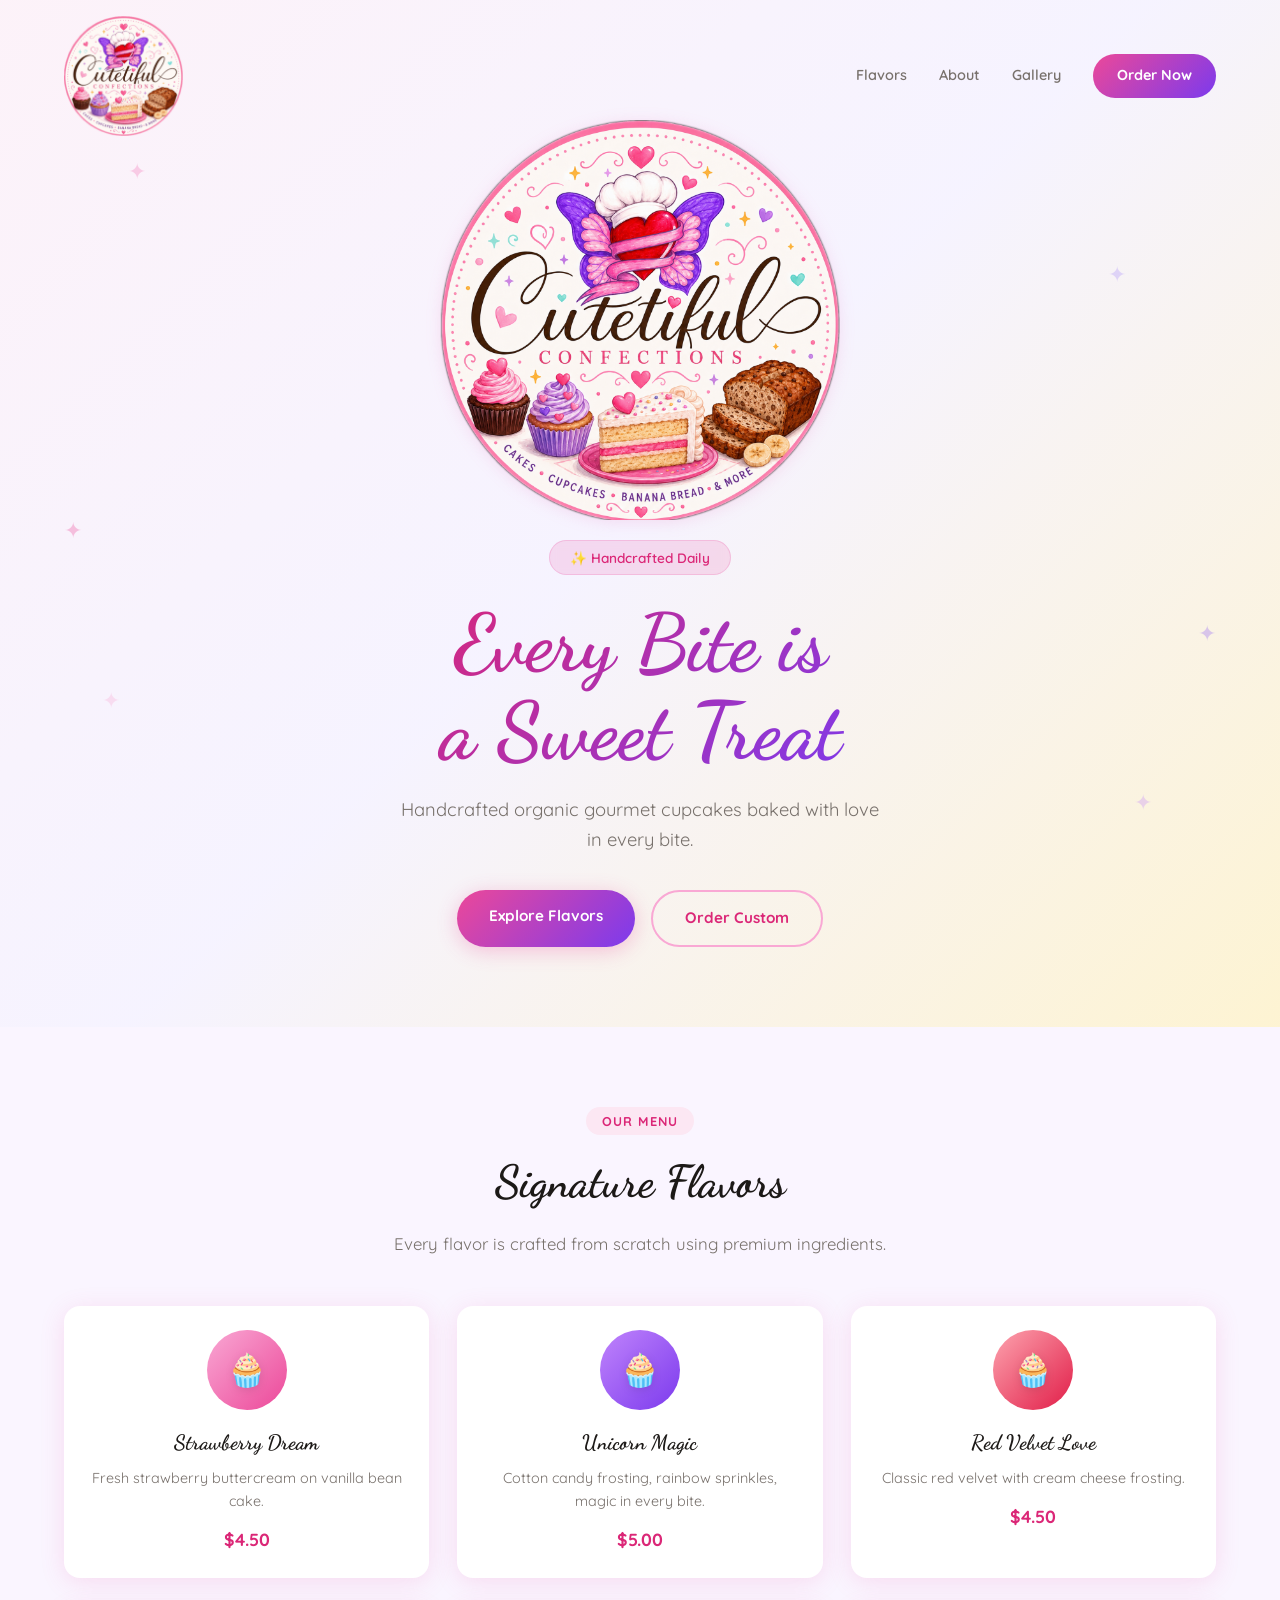
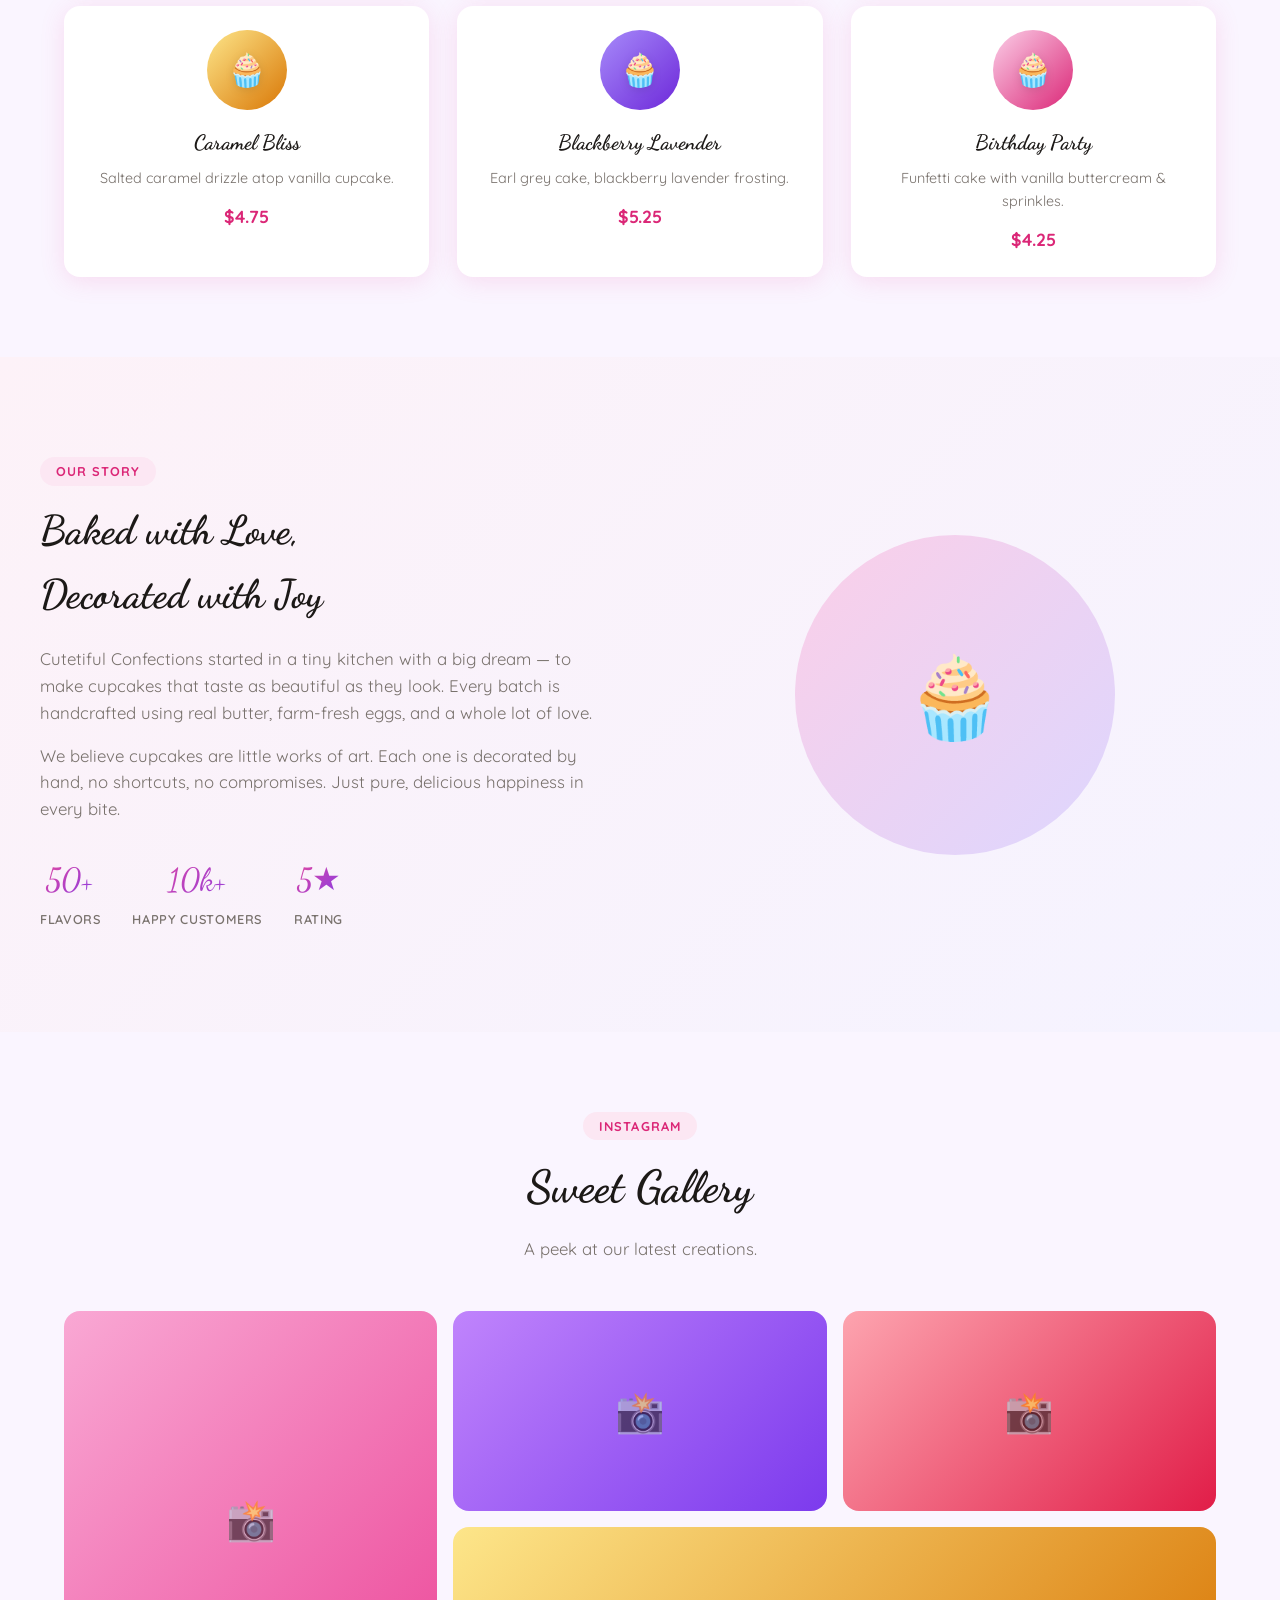
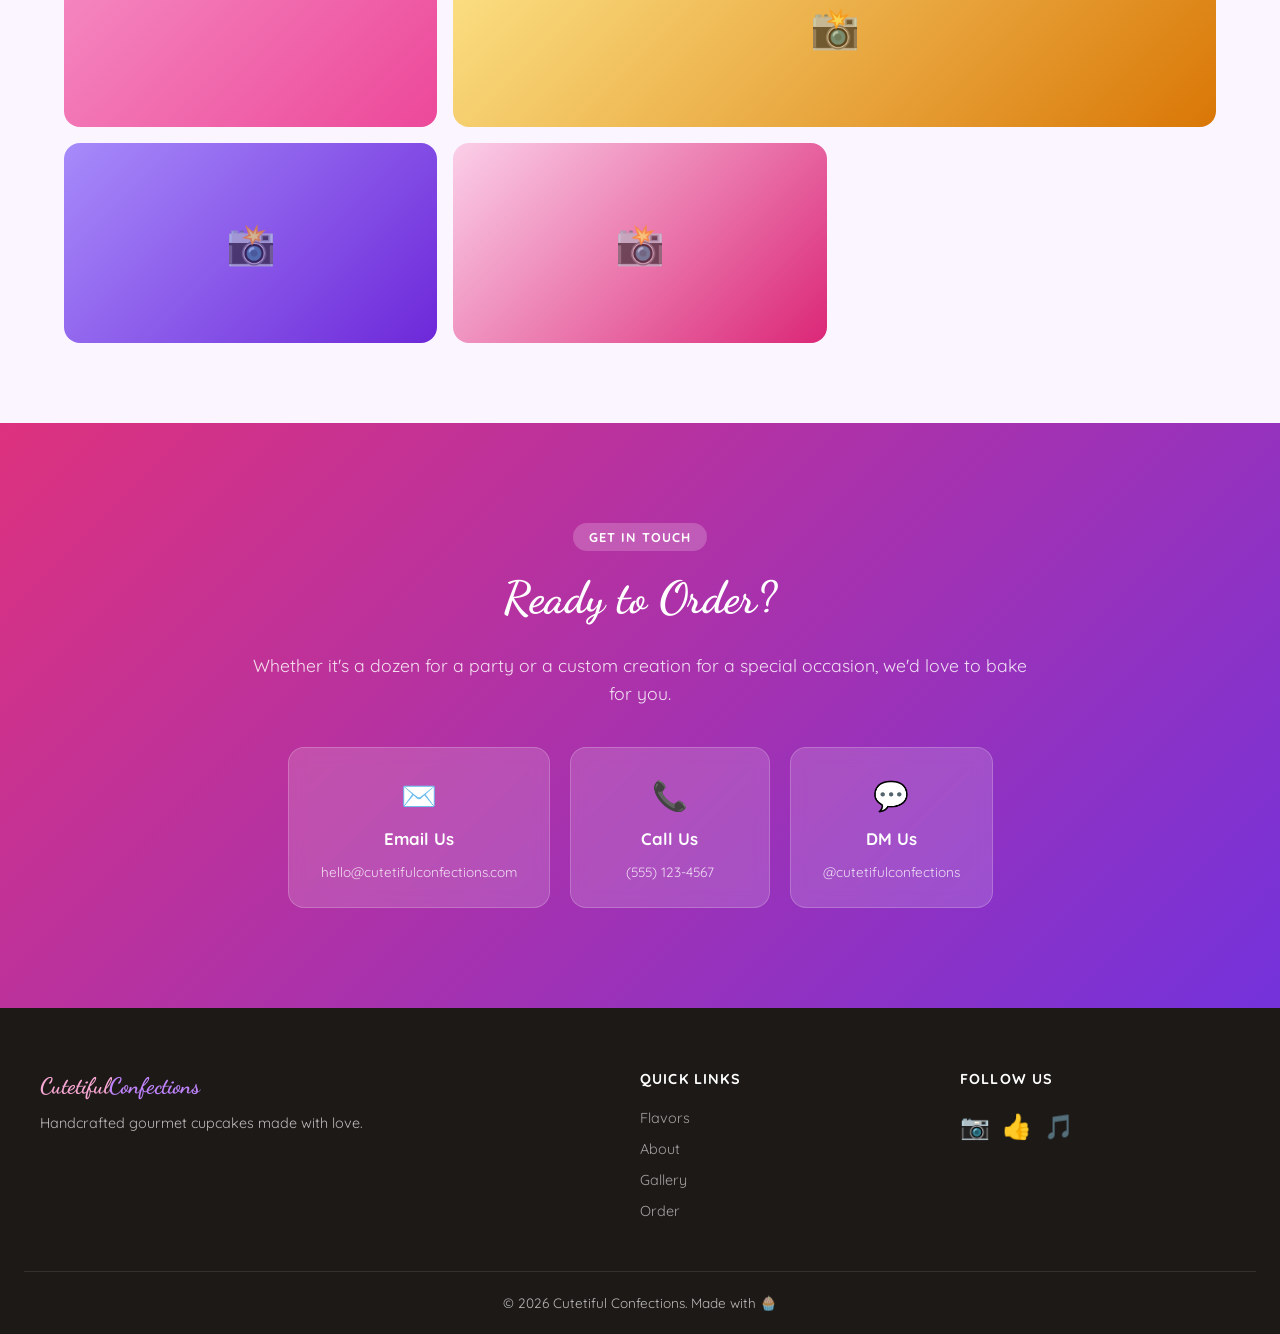
==== index.html @ df295ddf "Update index.html" ====
<!DOCTYPE html>
<html lang="en">
<head>
  <meta charset="UTF-8">
  <meta name="viewport" content="width=device-width, initial-scale=1.0">
  <title>Cutetiful Confections — Handcrafted Gourmet Cupcakes</title>
  <meta name="description" content="Handcrafted gourmet cupcakes baked with love in every bite.">
  <link rel="preconnect" href="https://fonts.googleapis.com">
  <link href="https://fonts.googleapis.com/css2?family=Dancing+Script:wght@400;700&family=Quicksand:wght@300;400;600;700&display=swap" rel="stylesheet">
  <link rel="stylesheet" href="style.css">
</head>
<body>

  <!-- Navigation -->
  <nav class="nav" id="nav">
    <div class="nav-container">
      <a href="#" class="nav-logo"><img src="logosmaller.png" alt="Cutetiful Confections" class="nav-logo-img"></a>
      <div class="nav-links" id="navLinks">
        <a href="#flavors">Flavors</a>
        <a href="#about">About</a>
        <a href="#gallery">Gallery</a>
        <a href="#order" class="nav-cta">Order Now</a>
      </div>
      <button class="nav-toggle" id="navToggle" aria-label="Menu">
        <span></span><span></span><span></span>
      </button>
    </div>
  </nav>

  <!-- Hero -->
  <section class="hero" id="hero">
    <div class="hero-video-wrap">
      <video class="hero-video" autoplay muted loop playsinline>
        <source src="instavideo.mp4" type="video/mp4">
      </video>
      <div class="hero-video-overlay"></div>
    </div>
    <div class="hero-content">
      <div class="hero-logo-wrap">
        <img src="newlogo.png" alt="Cutetiful Confections" class="hero-logo">
      </div>
      <span class="hero-badge">✨ Handcrafted Daily</span>
      <h1 class="hero-title">Every Bite is<br>a Sweet Treat</h1>
      <p class="hero-sub">Handcrafted organic gourmet cupcakes baked with love in every bite.</p>
      <div class="hero-actions">
        <a href="#flavors" class="btn btn-primary">Explore Flavors</a>
        <a href="#order" class="btn btn-outline">Order Custom</a>
      </div>
    </div>
    <div class="hero-sprinkles" aria-hidden="true">
      <span class="sprinkle s1">✦</span>
      <span class="sprinkle s2">✦</span>
      <span class="sprinkle s3">✦</span>
      <span class="sprinkle s4">✦</span>
      <span class="sprinkle s5">✦</span>
      <span class="sprinkle s6">✦</span>
    </div>
  </section>

  <!-- Flavors -->
  <section class="flavors" id="flavors">
    <div class="section-header">
      <span class="section-tag">Our Menu</span>
      <h2>Signature Flavors</h2>
      <p>Every flavor is crafted from scratch using premium ingredients.</p>
    </div>
    <div class="flavors-grid">
      <div class="flavor-card" style="--h:320">
        <div class="flavor-img" style="background:linear-gradient(135deg,#f9a8d4,#ec4899)">
          <span class="flavor-emoji">🧁</span>
        </div>
        <h3>Strawberry Dream</h3>
        <p>Fresh strawberry buttercream on vanilla bean cake.</p>
        <span class="flavor-price">$4.50</span>
      </div>
      <div class="flavor-card" style="--h:270">
        <div class="flavor-img" style="background:linear-gradient(135deg,#c084fc,#7c3aed)">
          <span class="flavor-emoji">🧁</span>
        </div>
        <h3>Unicorn Magic</h3>
        <p>Cotton candy frosting, rainbow sprinkles, magic in every bite.</p>
        <span class="flavor-price">$5.00</span>
      </div>
      <div class="flavor-card" style="--h:340">
        <div class="flavor-img" style="background:linear-gradient(135deg,#fda4af,#e11d48)">
          <span class="flavor-emoji">🧁</span>
        </div>
        <h3>Red Velvet Love</h3>
        <p>Classic red velvet with cream cheese frosting.</p>
        <span class="flavor-price">$4.50</span>
      </div>
      <div class="flavor-card" style="--h:290">
        <div class="flavor-img" style="background:linear-gradient(135deg,#fde68a,#d97706)">
          <span class="flavor-emoji">🧁</span>
        </div>
        <h3>Caramel Bliss</h3>
        <p>Salted caramel drizzle atop vanilla cupcake.</p>
        <span class="flavor-price">$4.75</span>
      </div>
      <div class="flavor-card" style="--h:310">
        <div class="flavor-img" style="background:linear-gradient(135deg,#a78bfa,#6d28d9)">
          <span class="flavor-emoji">🧁</span>
        </div>
        <h3>Blackberry Lavender</h3>
        <p>Earl grey cake, blackberry lavender frosting.</p>
        <span class="flavor-price">$5.25</span>
      </div>
      <div class="flavor-card" style="--h:260">
        <div class="flavor-img" style="background:linear-gradient(135deg,#fbcfe8,#db2777)">
          <span class="flavor-emoji">🧁</span>
        </div>
        <h3>Birthday Party</h3>
        <p>Funfetti cake with vanilla buttercream & sprinkles.</p>
        <span class="flavor-price">$4.25</span>
      </div>
    </div>
  </section>

  <!-- About -->
  <section class="about" id="about">
    <div class="about-bg"></div>
    <div class="about-content">
      <div class="about-text">
        <span class="section-tag">Our Story</span>
        <h2>Baked with Love,<br>Decorated with Joy</h2>
        <p>Cutetiful Confections started in a tiny kitchen with a big dream — to make cupcakes that taste as beautiful as they look. Every batch is handcrafted using real butter, farm-fresh eggs, and a whole lot of love.</p>
        <p>We believe cupcakes are little works of art. Each one is decorated by hand, no shortcuts, no compromises. Just pure, delicious happiness in every bite.</p>
        <div class="about-stats">
          <div class="stat"><span class="stat-num">50+</span><span class="stat-label">Flavors</span></div>
          <div class="stat"><span class="stat-num">10k+</span><span class="stat-label">Happy Customers</span></div>
          <div class="stat"><span class="stat-num">5★</span><span class="stat-label">Rating</span></div>
        </div>
      </div>
      <div class="about-visual">
        <div class="about-circle"></div>
      </div>
    </div>
  </section>

  <!-- Gallery -->
  <section class="gallery" id="gallery">
    <div class="section-header">
      <span class="section-tag">Instagram</span>
      <h2>Sweet Gallery</h2>
      <p>A peek at our latest creations.</p>
    </div>
    <div class="gallery-grid">
      <div class="gallery-item gi-1" style="background:linear-gradient(135deg,#f9a8d4,#ec4899)">
        <span class="gi-icon">📸</span>
      </div>
      <div class="gallery-item gi-2" style="background:linear-gradient(135deg,#c084fc,#7c3aed)">
        <span class="gi-icon">📸</span>
      </div>
      <div class="gallery-item gi-3" style="background:linear-gradient(135deg,#fda4af,#e11d48)">
        <span class="gi-icon">📸</span>
      </div>
      <div class="gallery-item gi-4" style="background:linear-gradient(135deg,#fde68a,#d97706)">
        <span class="gi-icon">📸</span>
      </div>
      <div class="gallery-item gi-5" style="background:linear-gradient(135deg,#a78bfa,#6d28d9)">
        <span class="gi-icon">📸</span>
      </div>
      <div class="gallery-item gi-6" style="background:linear-gradient(135deg,#fbcfe8,#db2777)">
        <span class="gi-icon">📸</span>
      </div>
    </div>
  </section>

  <!-- Order -->
  <section class="order" id="order">
    <div class="order-bg"></div>
    <div class="order-content">
      <span class="section-tag">Get in Touch</span>
      <h2>Ready to Order?</h2>
      <p>Whether it's a dozen for a party or a custom creation for a special occasion, we'd love to bake for you.</p>
      <div class="order-methods">
        <a href="mailto:hello@cutetifulconfections.com" class="order-card">
          <span class="order-icon">✉️</span>
          <strong>Email Us</strong>
          <span>hello@cutetifulconfections.com</span>
        </a>
        <a href="tel:+15551234567" class="order-card">
          <span class="order-icon">📞</span>
          <strong>Call Us</strong>
          <span>(555) 123-4567</span>
        </a>
        <a href="#" class="order-card">
          <span class="order-icon">💬</span>
          <strong>DM Us</strong>
          <span>@cutetifulconfections</span>
        </a>
      </div>
    </div>
  </section>

  <!-- Footer -->
  <footer class="footer">
    <div class="footer-content">
      <div class="footer-brand">
        <h3>Cutetiful<span>Confections</span></h3>
        <p>Handcrafted gourmet cupcakes made with love.</p>
      </div>
      <div class="footer-links">
        <h4>Quick Links</h4>
        <a href="#flavors">Flavors</a>
        <a href="#about">About</a>
        <a href="#gallery">Gallery</a>
        <a href="#order">Order</a>
      </div>
      <div class="footer-social">
        <h4>Follow Us</h4>
        <div class="social-icons">
          <a href="#" aria-label="Instagram">📷</a>
          <a href="#" aria-label="Facebook">👍</a>
          <a href="#" aria-label="TikTok">🎵</a>
        </div>
      </div>
    </div>
    <div class="footer-bottom">
      <p>&copy; 2026 Cutetiful Confections. Made with 🧁</p>
    </div>
  </footer>

  <script src="script.js"></script>
</body>
</html>
---- style.css ----
/* ============================================
   Cutetiful Confections — Style Sheet
   Pink & Purple aesthetic
   ============================================ */

:root {
  --pink-50: #fdf2f8;
  --pink-100: #fce7f3;
  --pink-200: #fbcfe8;
  --pink-300: #f9a8d4;
  --pink-400: #f472b6;
  --pink-500: #ec4899;
  --pink-600: #db2777;
  --pink-700: #be185d;
  
  --purple-50: #f5f3ff;
  --purple-100: #ede9fe;
  --purple-200: #ddd6fe;
  --purple-300: #c084fc;
  --purple-400: #a78bfa;
  --purple-500: #8b5cf6;
  --purple-600: #7c3aed;
  --purple-700: #6d28d9;
  
  --cream: #fff7ed;
  --cream-dark: #fef3c7;
  --text: #1c1917;
  --text-muted: #78716c;
  --bg: #faf5ff;
  
  --font-display: 'Dancing Script', cursive;
  --font-body: 'Quicksand', sans-serif;
  
  --shadow: 0 4px 24px rgba(236, 72, 153, 0.15);
  --shadow-lg: 0 8px 48px rgba(236, 72, 153, 0.2);
  --radius: 16px;
}

/* Reset */
*, *::before, *::after { margin: 0; padding: 0; box-sizing: border-box; }
html { scroll-behavior: smooth; }

body {
  font-family: var(--font-body);
  color: var(--text);
  background: var(--bg);
  line-height: 1.6;
  overflow-x: hidden;
}

/* Scrollbar */
::-webkit-scrollbar { width: 8px; }
::-webkit-scrollbar-track { background: var(--purple-50); }
::-webkit-scrollbar-thumb { background: var(--pink-300); border-radius: 4px; }
::-webkit-scrollbar-thumb:hover { background: var(--pink-400); }

/* Selection */
::selection { background: var(--pink-300); color: white; }

/* ========= Navigation ========= */
.nav {
  position: fixed; top: 0; left: 0; right: 0;
  z-index: 1000;
  padding: 16px 0;
  transition: all 0.3s ease;
}
.nav.scrolled {
  background: rgba(255,255,255,0.9);
  backdrop-filter: blur(16px);
  padding: 10px 0;
  box-shadow: 0 1px 12px rgba(0,0,0,0.06);
}
.nav-container {
  max-width: 1200px; margin: 0 auto; padding: 0 24px;
  display: flex; align-items: center; justify-content: space-between;
}
.nav-logo {
  text-decoration: none;
  line-height: 0;
}
.nav-logo-img {
  height: 120px;
  width: auto;
  display: block;
}
.nav-links {
  display: flex; align-items: center; gap: 32px;
}
.nav-links a {
  text-decoration: none;
  color: var(--text-muted);
  font-weight: 600;
  font-size: 0.9rem;
  transition: color 0.2s;
  position: relative;
}
.nav-links a::after {
  content: ''; position: absolute; bottom: -4px; left: 0;
  width: 0; height: 2px;
  background: linear-gradient(90deg, var(--pink-400), var(--purple-400));
  transition: width 0.3s;
}
.nav-links a:hover { color: var(--pink-600); }
.nav-links a:hover::after { width: 100%; }
.nav-cta {
  background: linear-gradient(135deg, var(--pink-500), var(--purple-600));
  color: white !important;
  padding: 10px 24px;
  border-radius: 50px;
  font-weight: 700 !important;
  transition: transform 0.2s, box-shadow 0.2s !important;
}
.nav-cta:hover {
  transform: translateY(-2px);
  box-shadow: 0 4px 20px rgba(236,72,153,0.35);
}
.nav-cta::after { display: none !important; }
.nav-toggle {
  display: none; flex-direction: column; gap: 5px;
  background: none; border: none; cursor: pointer;
  padding: 4px;
}
.nav-toggle span {
  width: 24px; height: 2px;
  background: var(--pink-600);
  border-radius: 2px;
  transition: all 0.3s;
}

/* ========= Hero ========= */
.hero {
  min-height: 100vh;
  display: flex; align-items: center; justify-content: center;
  position: relative;
  padding: 120px 24px 80px;
  overflow: hidden;
}
.hero-video-wrap {
  position: absolute; inset: 0;
  overflow: hidden;
}
.hero-video {
  position: absolute;
  top: 50%; left: 50%;
  min-width: 100%; min-height: 100%;
  width: auto; height: auto;
  transform: translate(-50%, -50%);
  object-fit: cover;
}
.hero-video-overlay {
  position: absolute; inset: 0;
  background: linear-gradient(
    135deg,
    rgba(253, 242, 248, 0.88) 0%,
    rgba(245, 243, 255, 0.85) 50%,
    rgba(254, 243, 199, 0.80) 100%
  );
}
.hero-content {
  position: relative; z-index: 2;
  text-align: center;
  max-width: 700px;
}
.hero-logo-wrap {
  margin-bottom: 12px;
}
.hero-logo {
  max-height: 400px;
  width: auto;
  display: inline-block;
  filter: drop-shadow(0 2px 8px rgba(236, 72, 153, 0.15));
}
.hero-badge {
  display: inline-block;
  background: rgba(236, 72, 153, 0.15);
  color: var(--pink-600);
  padding: 6px 20px;
  border-radius: 50px;
  font-size: 0.85rem;
  font-weight: 600;
  margin-bottom: 24px;
  backdrop-filter: blur(4px);
  border: 1px solid rgba(236, 72, 153, 0.2);
}
.hero-title {
  font-family: var(--font-display);
  font-size: clamp(2.8rem, 8vw, 5rem);
  line-height: 1.1;
  color: var(--text);
  margin-bottom: 20px;
  background: linear-gradient(135deg, var(--pink-600), var(--purple-600));
  -webkit-background-clip: text;
  -webkit-text-fill-color: transparent;
  background-clip: text;
}
.hero-sub {
  font-size: 1.15rem;
  color: var(--text-muted);
  margin-bottom: 36px;
  max-width: 480px;
  margin-left: auto; margin-right: auto;
}
.hero-actions {
  display: flex; gap: 16px; justify-content: center;
  flex-wrap: wrap;
}

/* ========= Buttons ========= */
.btn {
  display: inline-block;
  padding: 14px 32px;
  border-radius: 50px;
  font-family: var(--font-body);
  font-weight: 700;
  font-size: 0.95rem;
  text-decoration: none;
  transition: all 0.3s ease;
  cursor: pointer;
}
.btn-primary {
  background: linear-gradient(135deg, var(--pink-500), var(--purple-600));
  color: white;
  box-shadow: 0 4px 20px rgba(236, 72, 153, 0.3);
}
.btn-primary:hover {
  transform: translateY(-3px);
  box-shadow: 0 8px 30px rgba(236, 72, 153, 0.4);
}
.btn-outline {
  border: 2px solid var(--pink-300);
  color: var(--pink-600);
}
.btn-outline:hover {
  background: var(--pink-50);
  transform: translateY(-3px);
}

/* ========= Sprinkles ========= */
.hero-sprinkles {
  position: absolute; inset: 0;
  pointer-events: none;
  z-index: 1;
}
.sprinkle {
  position: absolute;
  font-size: 1.4rem;
  opacity: 0.3;
  animation: float 4s ease-in-out infinite;
}
.s1 { top: 15%; left: 10%; animation-delay: 0s; color: var(--pink-400); }
.s2 { top: 25%; right: 12%; animation-delay: 0.8s; color: var(--purple-400); }
.s3 { bottom: 30%; left: 8%; animation-delay: 1.6s; color: var(--pink-300); }
.s4 { bottom: 20%; right: 10%; animation-delay: 2.4s; color: var(--purple-300); }
.s5 { top: 50%; left: 5%; animation-delay: 0.4s; color: var(--pink-500); }
.s6 { top: 60%; right: 5%; animation-delay: 1.2s; color: var(--purple-500); }

@keyframes float {
  0%, 100% { transform: translateY(0) rotate(0deg); }
  50% { transform: translateY(-20px) rotate(15deg); }
}

/* ========= Section Header ========= */
.section-header {
  text-align: center;
  max-width: 600px;
  margin: 0 auto 48px;
}
.section-tag {
  display: inline-block;
  background: var(--pink-100);
  color: var(--pink-600);
  padding: 4px 16px;
  border-radius: 50px;
  font-size: 0.8rem;
  font-weight: 700;
  text-transform: uppercase;
  letter-spacing: 0.08em;
  margin-bottom: 12px;
}
.section-header h2 {
  font-family: var(--font-display);
  font-size: 2.8rem;
  color: var(--text);
  margin-bottom: 12px;
}
.section-header p {
  color: var(--text-muted);
  font-size: 1.05rem;
}

/* ========= Flavors ========= */
.flavors {
  padding: 80px 24px;
  max-width: 1200px; margin: 0 auto;
}
.flavors-grid {
  display: grid;
  grid-template-columns: repeat(auto-fit, minmax(280px, 1fr));
  gap: 28px;
}
.flavor-card {
  background: white;
  border-radius: var(--radius);
  padding: 24px;
  box-shadow: var(--shadow);
  transition: all 0.3s ease;
  text-align: center;
  position: relative;
  overflow: hidden;
}
.flavor-card::before {
  content: '';
  position: absolute; top: 0; left: 0; right: 0;
  height: 4px;
  background: linear-gradient(90deg, var(--pink-400), var(--purple-400));
  opacity: 0;
  transition: opacity 0.3s;
}
.flavor-card:hover {
  transform: translateY(-8px);
  box-shadow: var(--shadow-lg);
}
.flavor-card:hover::before { opacity: 1; }
.flavor-img {
  width: 80px; height: 80px;
  border-radius: 50%;
  display: flex; align-items: center; justify-content: center;
  margin: 0 auto 16px;
  transition: transform 0.3s;
}
.flavor-card:hover .flavor-img { transform: scale(1.1) rotate(-5deg); }
.flavor-emoji { font-size: 2rem; filter: drop-shadow(0 2px 4px rgba(0,0,0,0.1)); }
.flavor-card h3 {
  font-family: var(--font-display);
  font-size: 1.3rem;
  color: var(--text);
  margin-bottom: 8px;
}
.flavor-card p {
  font-size: 0.9rem;
  color: var(--text-muted);
  margin-bottom: 12px;
}
.flavor-price {
  font-weight: 700;
  color: var(--pink-600);
  font-size: 1.1rem;
}

/* ========= About ========= */
.about {
  position: relative;
  padding: 100px 24px;
  overflow: hidden;
}
.about-bg {
  position: absolute; inset: 0;
  background: linear-gradient(135deg, var(--pink-50), var(--purple-50));
}
.about-content {
  position: relative; z-index: 2;
  max-width: 1200px; margin: 0 auto;
  display: grid;
  grid-template-columns: 1fr 1fr;
  gap: 60px;
  align-items: center;
}
.about-text h2 {
  font-family: var(--font-display);
  font-size: 2.5rem;
  margin-bottom: 20px;
  color: var(--text);
}
.about-text p {
  color: var(--text-muted);
  margin-bottom: 16px;
  font-size: 1.05rem;
}
.about-stats {
  display: flex; gap: 32px; margin-top: 32px;
}
.stat { text-align: center; }
.stat-num {
  display: block;
  font-family: var(--font-display);
  font-size: 2rem;
  background: linear-gradient(135deg, var(--pink-500), var(--purple-600));
  -webkit-background-clip: text;
  -webkit-text-fill-color: transparent;
  background-clip: text;
}
.stat-label {
  font-size: 0.8rem;
  color: var(--text-muted);
  font-weight: 600;
  text-transform: uppercase;
  letter-spacing: 0.05em;
}
.about-visual {
  display: flex; align-items: center; justify-content: center;
}
.about-circle {
  width: 320px; height: 320px;
  border-radius: 50%;
  background: linear-gradient(135deg, var(--pink-200), var(--purple-200));
  position: relative;
  animation: pulse 4s ease-in-out infinite;
}
.about-circle::after {
  content: '🧁';
  position: absolute; top: 50%; left: 50%;
  transform: translate(-50%, -50%);
  font-size: 5rem;
}
@keyframes pulse {
  0%, 100% { transform: scale(1); }
  50% { transform: scale(1.05); }
}

/* ========= Gallery ========= */
.gallery {
  padding: 80px 24px;
  max-width: 1200px; margin: 0 auto;
}
.gallery-grid {
  display: grid;
  grid-template-columns: repeat(3, 1fr);
  grid-auto-rows: 200px;
  gap: 16px;
}
.gallery-item {
  border-radius: var(--radius);
  display: flex; align-items: center; justify-content: center;
  cursor: pointer;
  transition: all 0.3s;
  position: relative;
  overflow: hidden;
}
.gallery-item:hover { transform: scale(1.03); box-shadow: var(--shadow-lg); }
.gi-1 { grid-row: span 2; }
.gi-4 { grid-column: span 2; }
.gi-icon {
  font-size: 2.5rem;
  opacity: 0.6;
  transition: all 0.3s;
}
.gallery-item:hover .gi-icon {
  opacity: 1;
  transform: scale(1.2);
}

/* ========= Order ========= */
.order {
  position: relative;
  padding: 100px 24px;
  text-align: center;
  overflow: hidden;
}
.order-bg {
  position: absolute; inset: 0;
  background: linear-gradient(135deg, var(--pink-600), var(--purple-700));
  opacity: 0.95;
}
.order-content {
  position: relative; z-index: 2;
  max-width: 800px; margin: 0 auto;
}
.order-content .section-tag {
  background: rgba(255,255,255,0.2);
  color: white;
}
.order-content h2 {
  font-family: var(--font-display);
  font-size: 2.8rem;
  color: white;
  margin-bottom: 16px;
}
.order-content > p {
  color: rgba(255,255,255,0.85);
  margin-bottom: 40px;
  font-size: 1.1rem;
}
.order-methods {
  display: flex; gap: 20px;
  justify-content: center; flex-wrap: wrap;
}
.order-card {
  background: rgba(255,255,255,0.15);
  backdrop-filter: blur(8px);
  border: 1px solid rgba(255,255,255,0.2);
  border-radius: var(--radius);
  padding: 24px 32px;
  text-decoration: none;
  color: white;
  display: flex; flex-direction: column;
  align-items: center; gap: 8px;
  min-width: 200px;
  transition: all 0.3s;
}
.order-card:hover {
  background: rgba(255,255,255,0.25);
  transform: translateY(-4px);
}
.order-icon { font-size: 1.8rem; }
.order-card strong { font-size: 1.05rem; }
.order-card span:last-child { font-size: 0.85rem; opacity: 0.8; }

/* ========= Footer ========= */
.footer {
  background: #1c1917;
  color: rgba(255,255,255,0.7);
  padding: 60px 24px 20px;
}
.footer-content {
  max-width: 1200px; margin: 0 auto;
  display: grid;
  grid-template-columns: 2fr 1fr 1fr;
  gap: 40px;
  margin-bottom: 40px;
}
.footer-brand h3 {
  font-family: var(--font-display);
  font-size: 1.4rem;
  color: var(--pink-300);
  margin-bottom: 8px;
}
.footer-brand h3 span { color: var(--purple-300); }
.footer-brand p { font-size: 0.9rem; }
.footer-links h4, .footer-social h4 {
  color: white;
  font-size: 0.9rem;
  text-transform: uppercase;
  letter-spacing: 0.08em;
  margin-bottom: 16px;
}
.footer-links a {
  display: block;
  color: rgba(255,255,255,0.6);
  text-decoration: none;
  font-size: 0.9rem;
  margin-bottom: 8px;
  transition: color 0.2s;
}
.footer-links a:hover { color: var(--pink-300); }
.social-icons { display: flex; gap: 12px; }
.social-icons a {
  text-decoration: none;
  font-size: 1.5rem;
  transition: transform 0.2s;
}
.social-icons a:hover { transform: scale(1.2); }
.footer-bottom {
  text-align: center;
  padding-top: 20px;
  border-top: 1px solid rgba(255,255,255,0.1);
  font-size: 0.85rem;
}

/* ========= Responsive ========= */
@media (max-width: 768px) {
  .nav-links {
    position: fixed; top: 0; right: -100%;
    width: 70%; height: 100vh;
    background: white;
    flex-direction: column;
    padding: 80px 32px;
    gap: 24px;
    box-shadow: -4px 0 24px rgba(0,0,0,0.1);
    transition: right 0.3s;
  }
  .nav-links.open { right: 0; }
  .nav-toggle { display: flex; }
  .about-content { grid-template-columns: 1fr; }
  .about-circle { width: 200px; height: 200px; }
  .about-circle::after { font-size: 3rem; }
  .gallery-grid { grid-template-columns: 1fr 1fr; }
  .footer-content { grid-template-columns: 1fr; }
  .order-methods { flex-direction: column; align-items: center; }
}

/* ========= Animations ========= */
.flavor-card, .gallery-item, .about-text, .about-visual {
  opacity: 0;
  transform: translateY(30px);
  transition: opacity 0.6s ease, transform 0.6s ease;
}
.flavor-card.visible, .gallery-item.visible, .about-text.visible, .about-visual.visible {
  opacity: 1;
  transform: translateY(0);
}
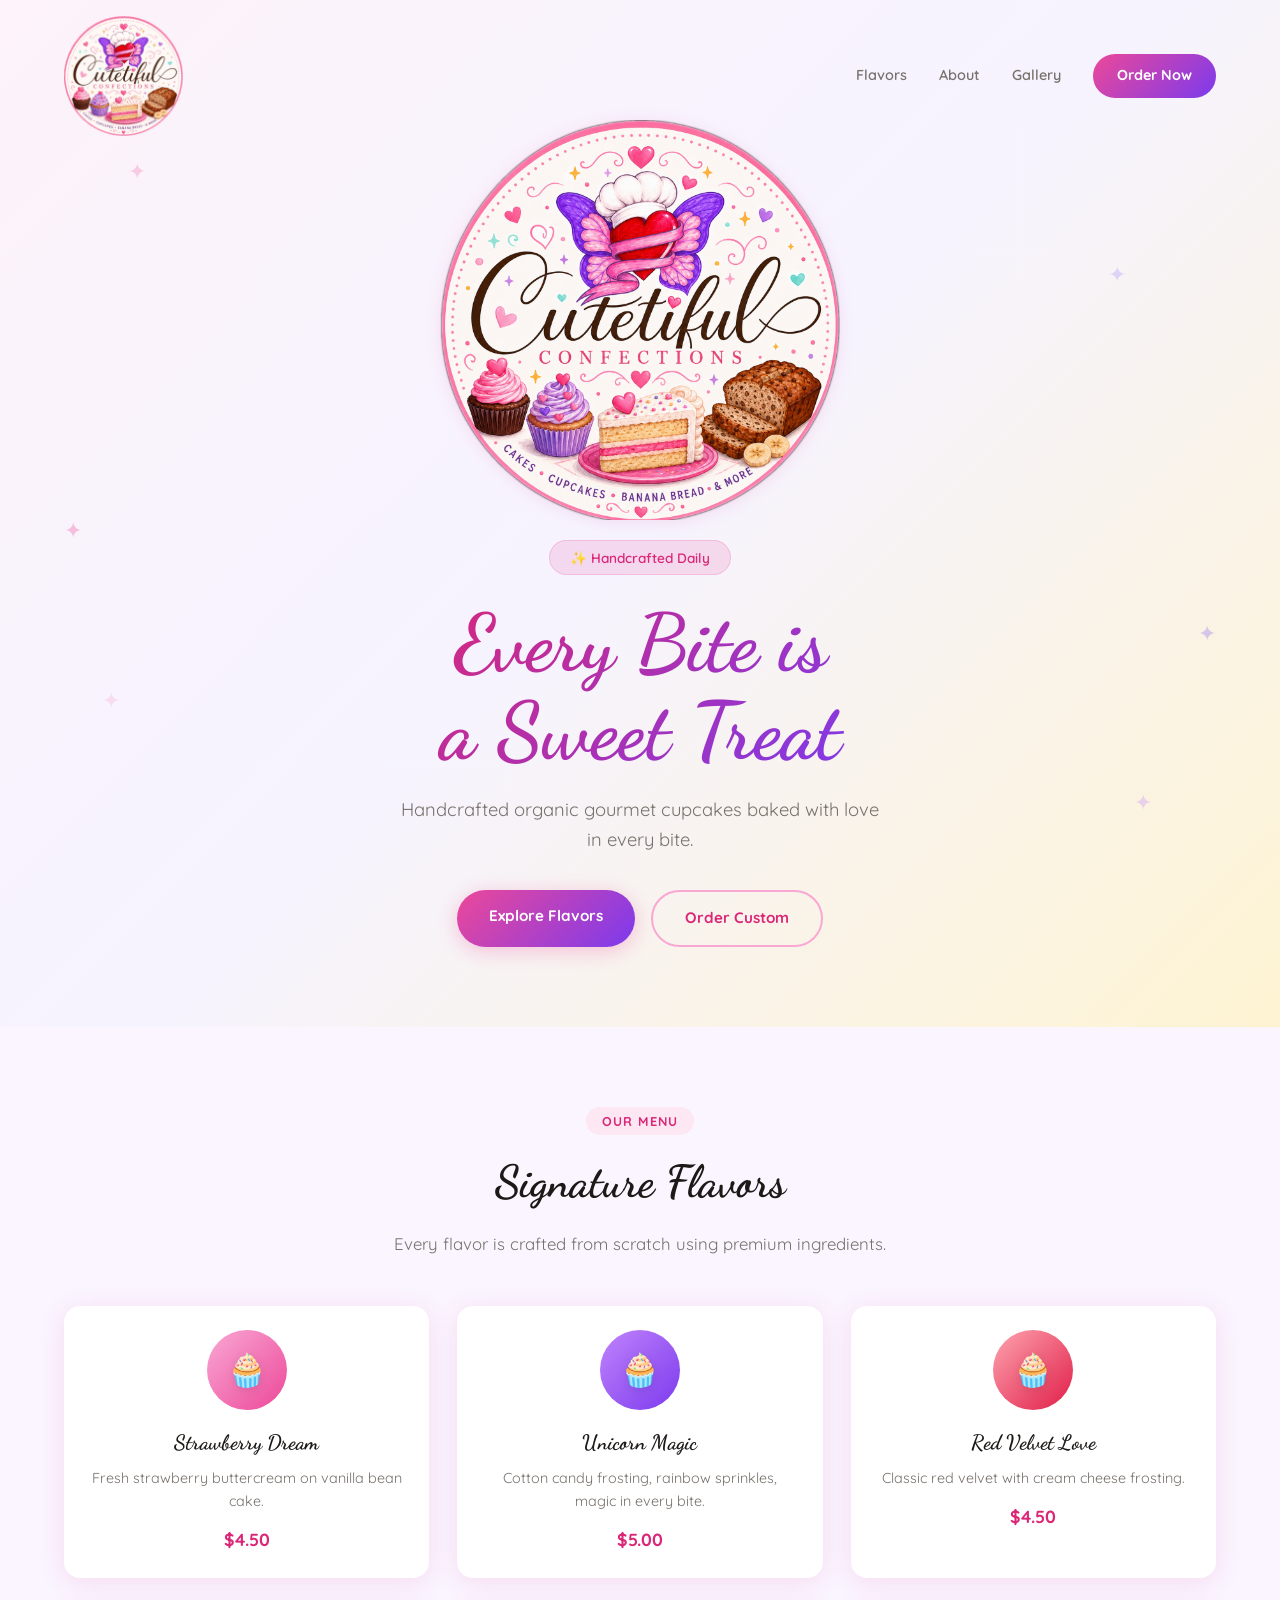
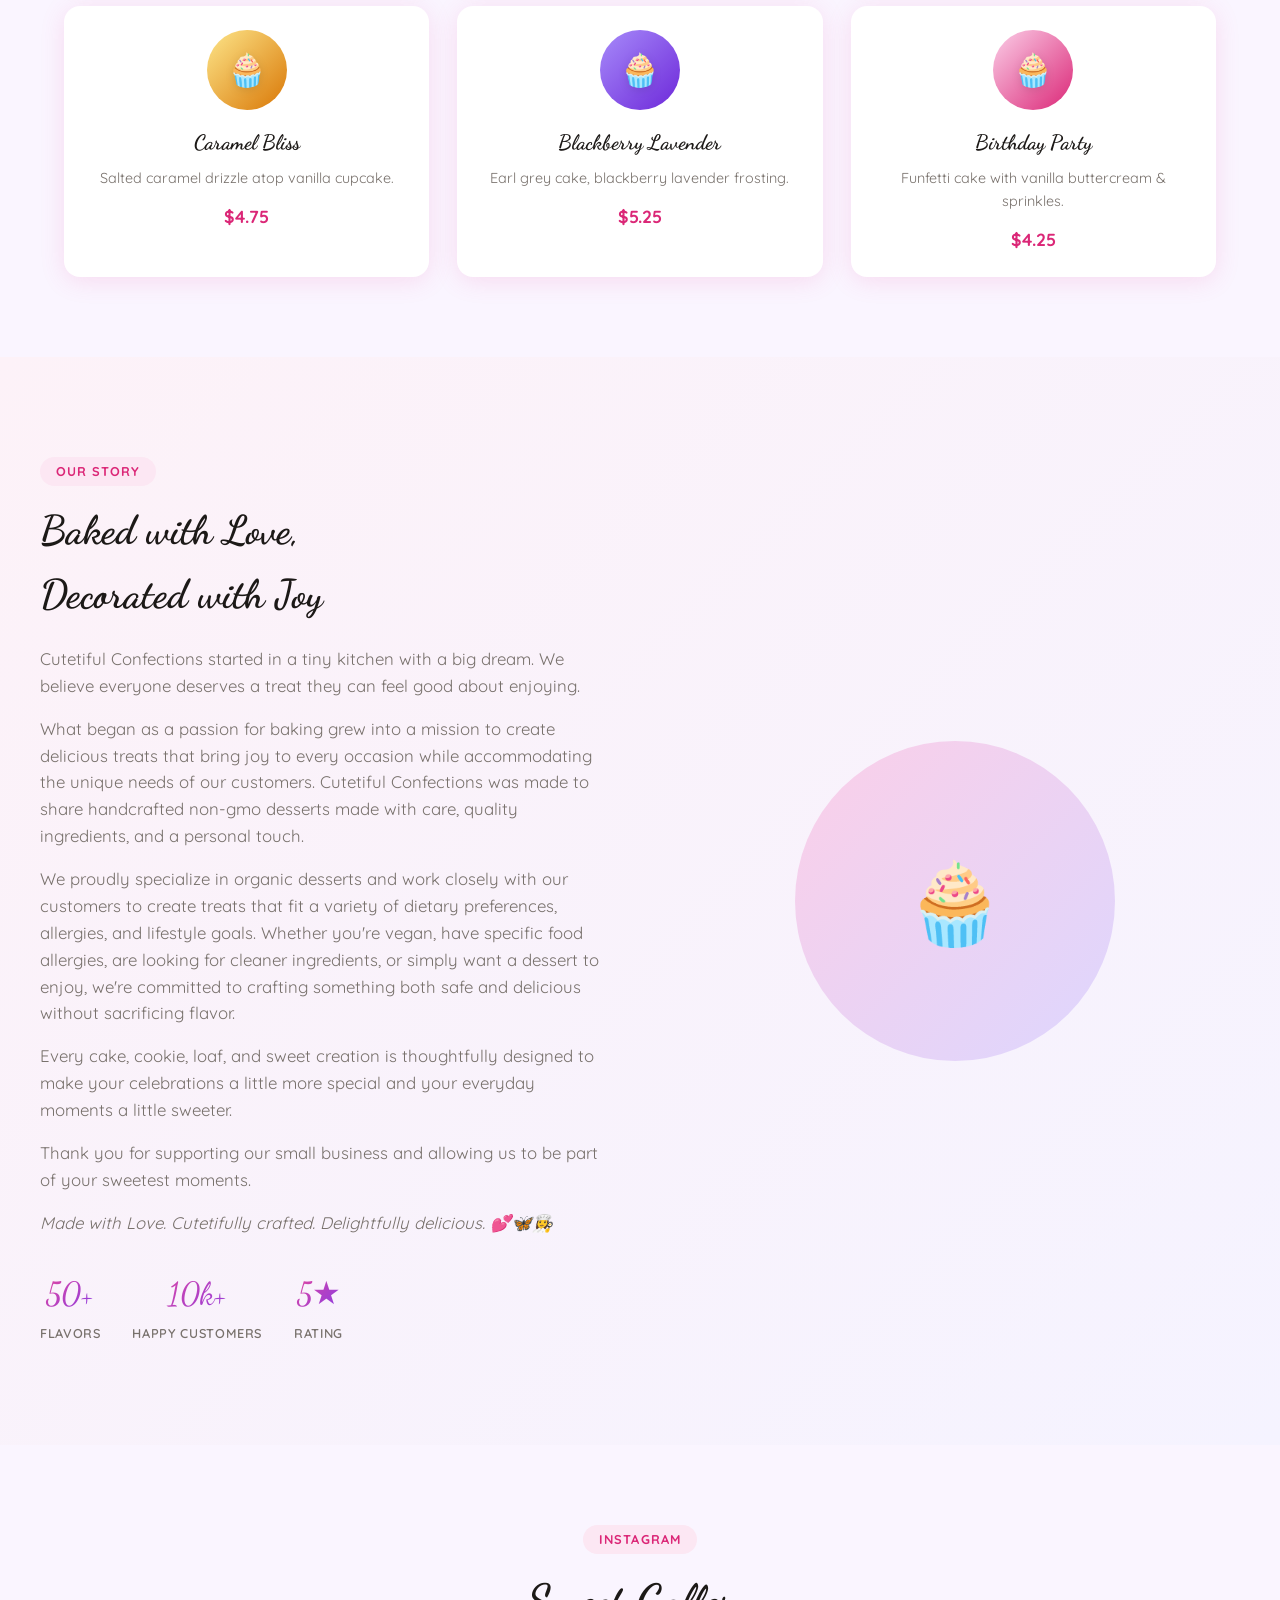
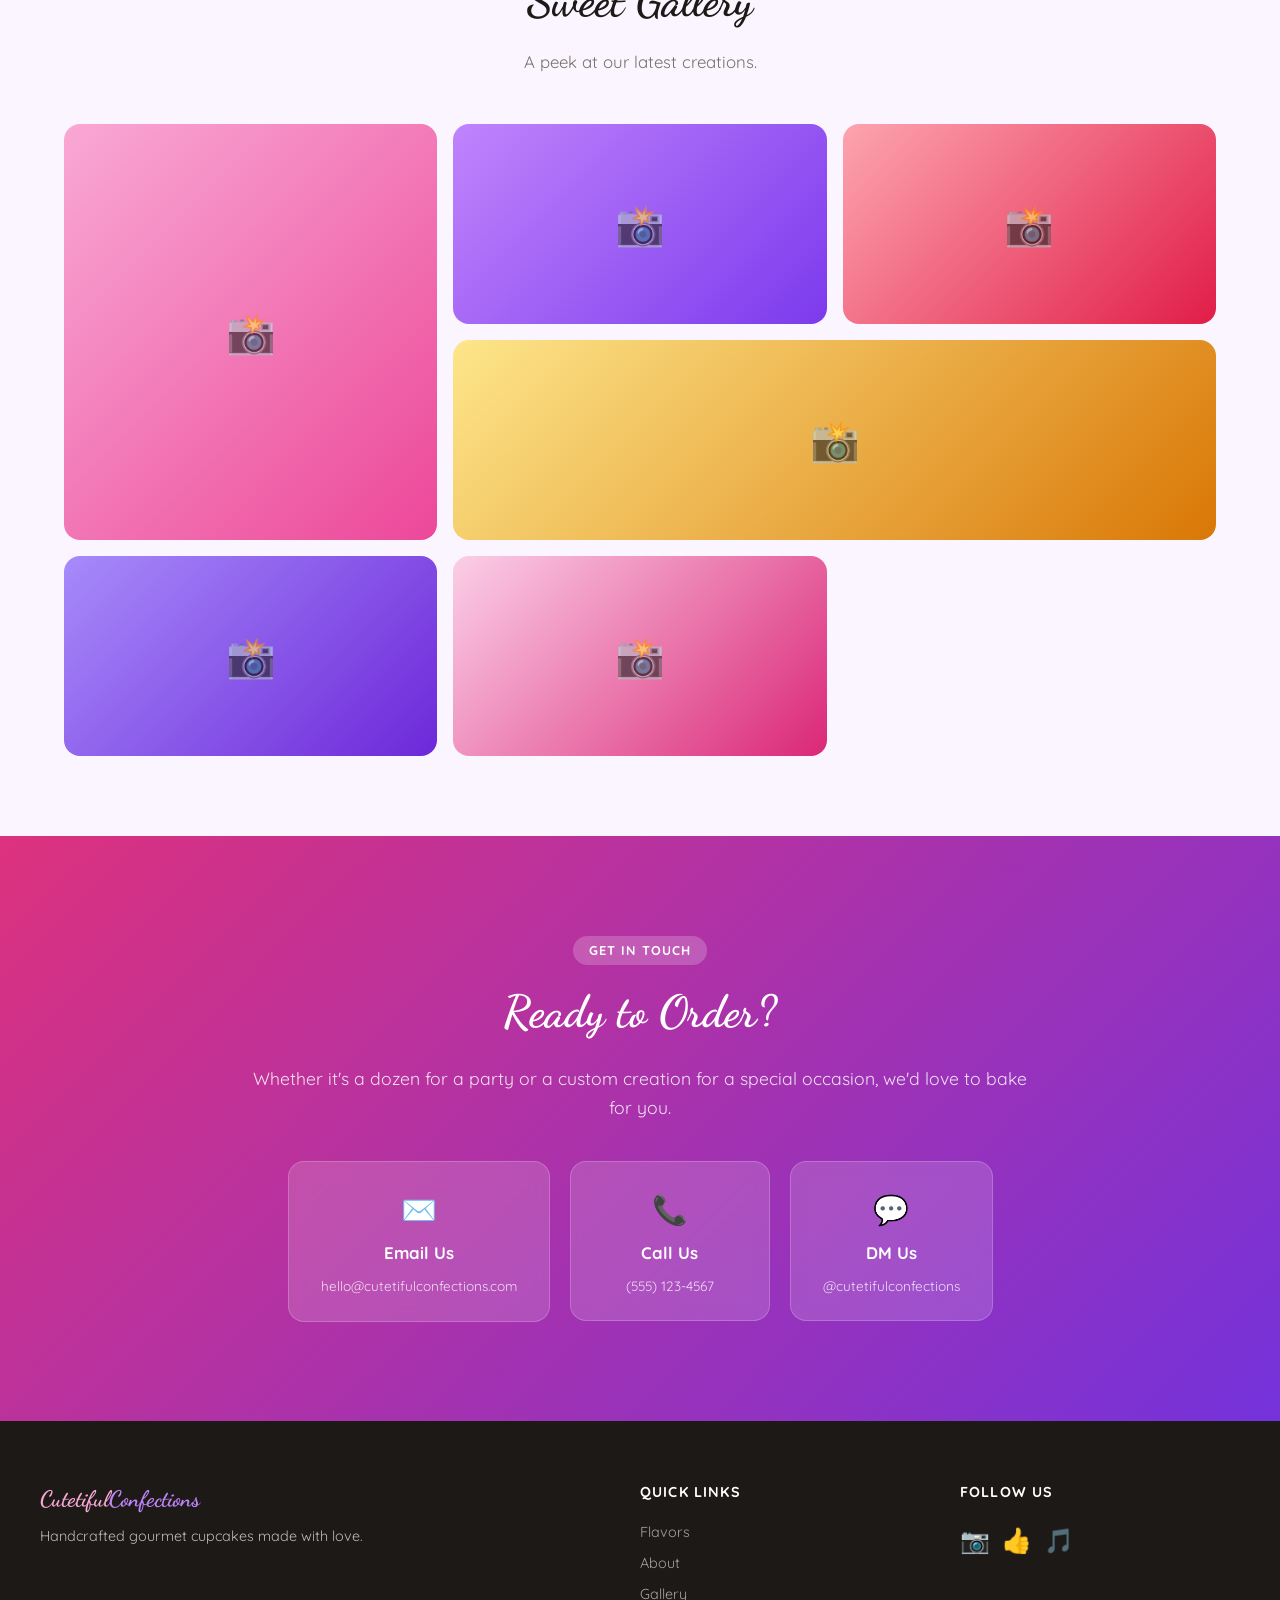
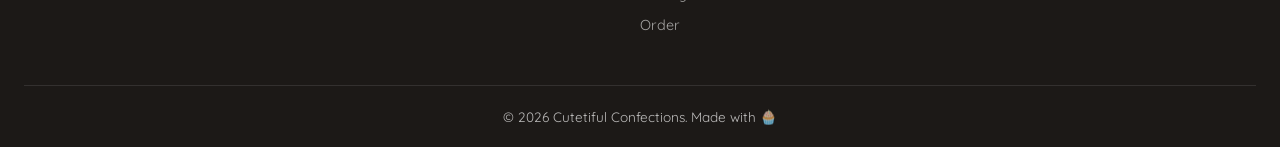
==== commit feedef80: "update: add organic to hero tagline, rewrite About section with new brand story" ====
--- a/index.html
+++ b/index.html
@@ -123,8 +123,12 @@
       <div class="about-text">
         <span class="section-tag">Our Story</span>
         <h2>Baked with Love,<br>Decorated with Joy</h2>
-        <p>Cutetiful Confections started in a tiny kitchen with a big dream — to make cupcakes that taste as beautiful as they look. Every batch is handcrafted using real butter, farm-fresh eggs, and a whole lot of love.</p>
-        <p>We believe cupcakes are little works of art. Each one is decorated by hand, no shortcuts, no compromises. Just pure, delicious happiness in every bite.</p>
+        <p>Cutetiful Confections started in a tiny kitchen with a big dream. We believe everyone deserves a treat they can feel good about enjoying.</p>
+        <p>What began as a passion for baking grew into a mission to create delicious treats that bring joy to every occasion while accommodating the unique needs of our customers. Cutetiful Confections was made to share handcrafted non-gmo desserts made with care, quality ingredients, and a personal touch.</p>
+        <p>We proudly specialize in organic desserts and work closely with our customers to create treats that fit a variety of dietary preferences, allergies, and lifestyle goals. Whether you're vegan, have specific food allergies, are looking for cleaner ingredients, or simply want a dessert to enjoy, we're committed to crafting something both safe and delicious without sacrificing flavor.</p>
+        <p>Every cake, cookie, loaf, and sweet creation is thoughtfully designed to make your celebrations a little more special and your everyday moments a little sweeter.</p>
+        <p>Thank you for supporting our small business and allowing us to be part of your sweetest moments.</p>
+        <p><em>Made with Love. Cutetifully crafted. Delightfully delicious. 💕🦋👩‍🍳</em></p>
         <div class="about-stats">
           <div class="stat"><span class="stat-num">50+</span><span class="stat-label">Flavors</span></div>
           <div class="stat"><span class="stat-num">10k+</span><span class="stat-label">Happy Customers</span></div>
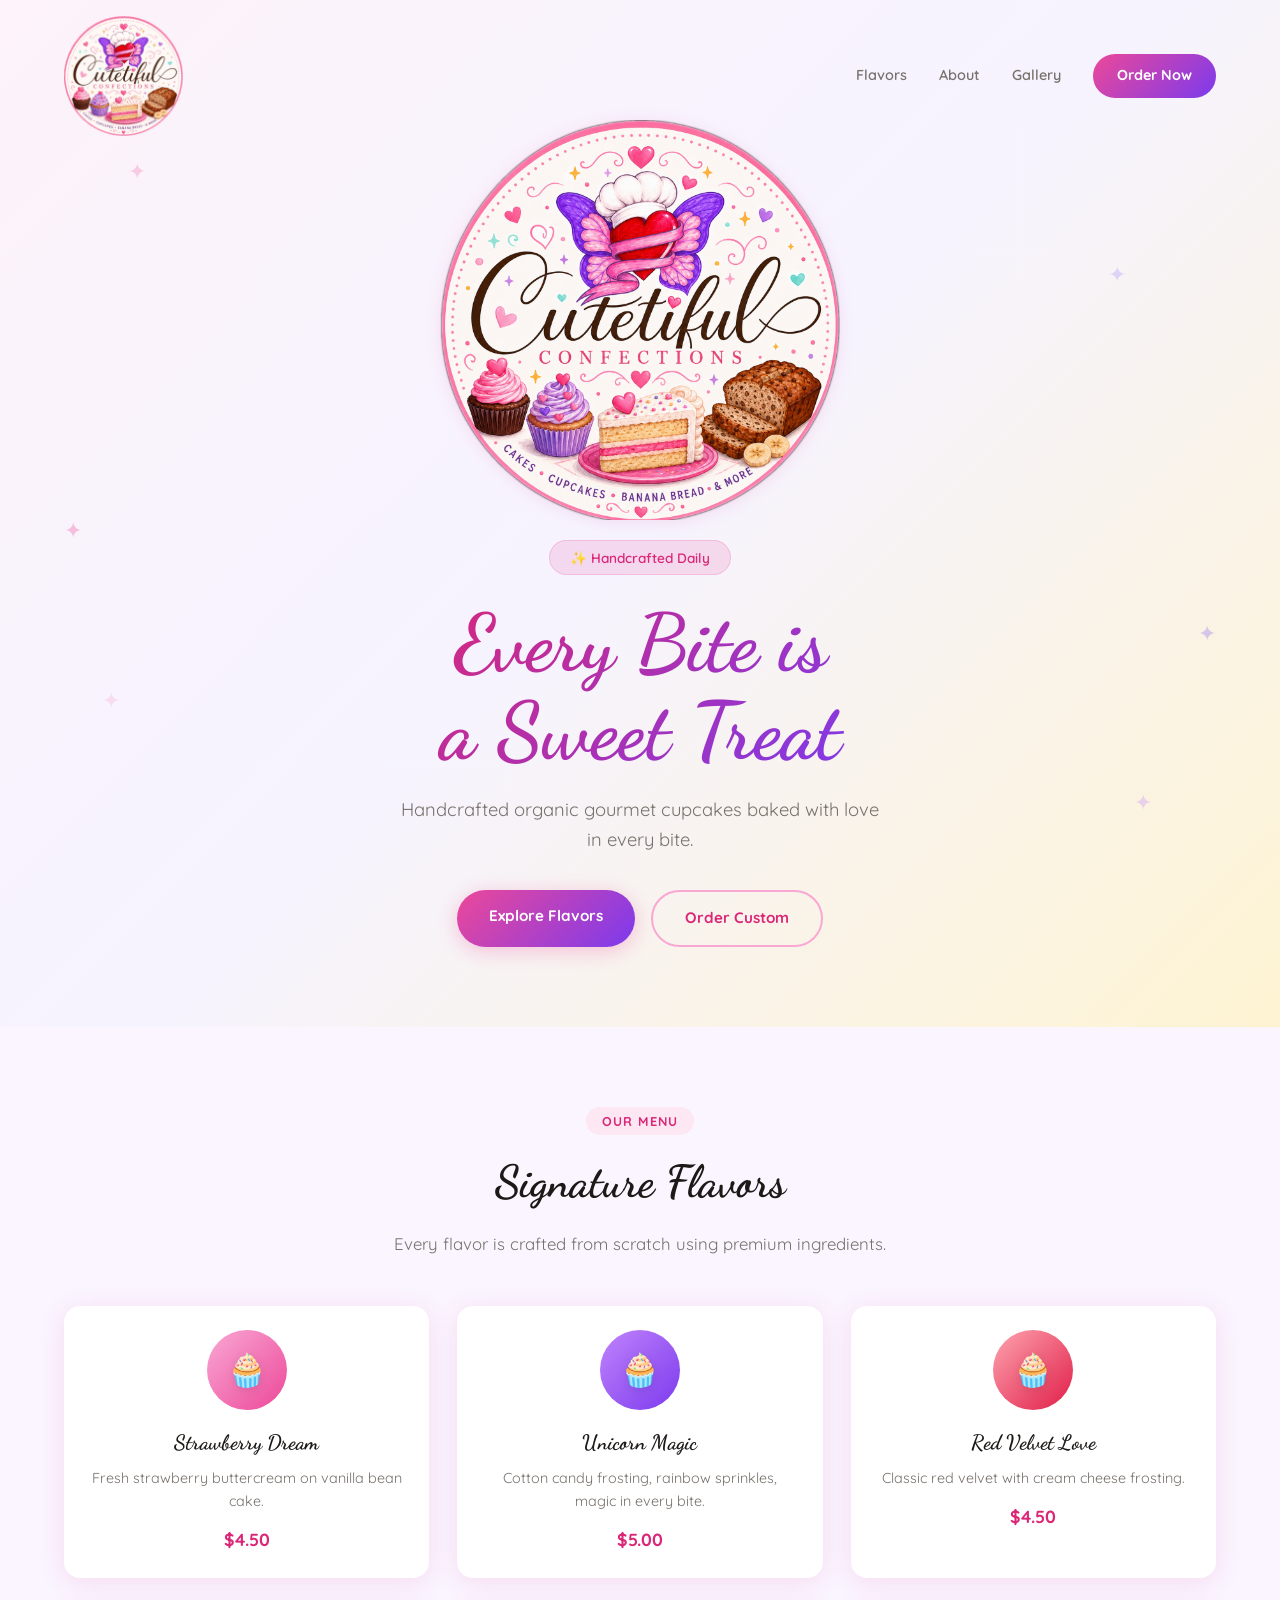
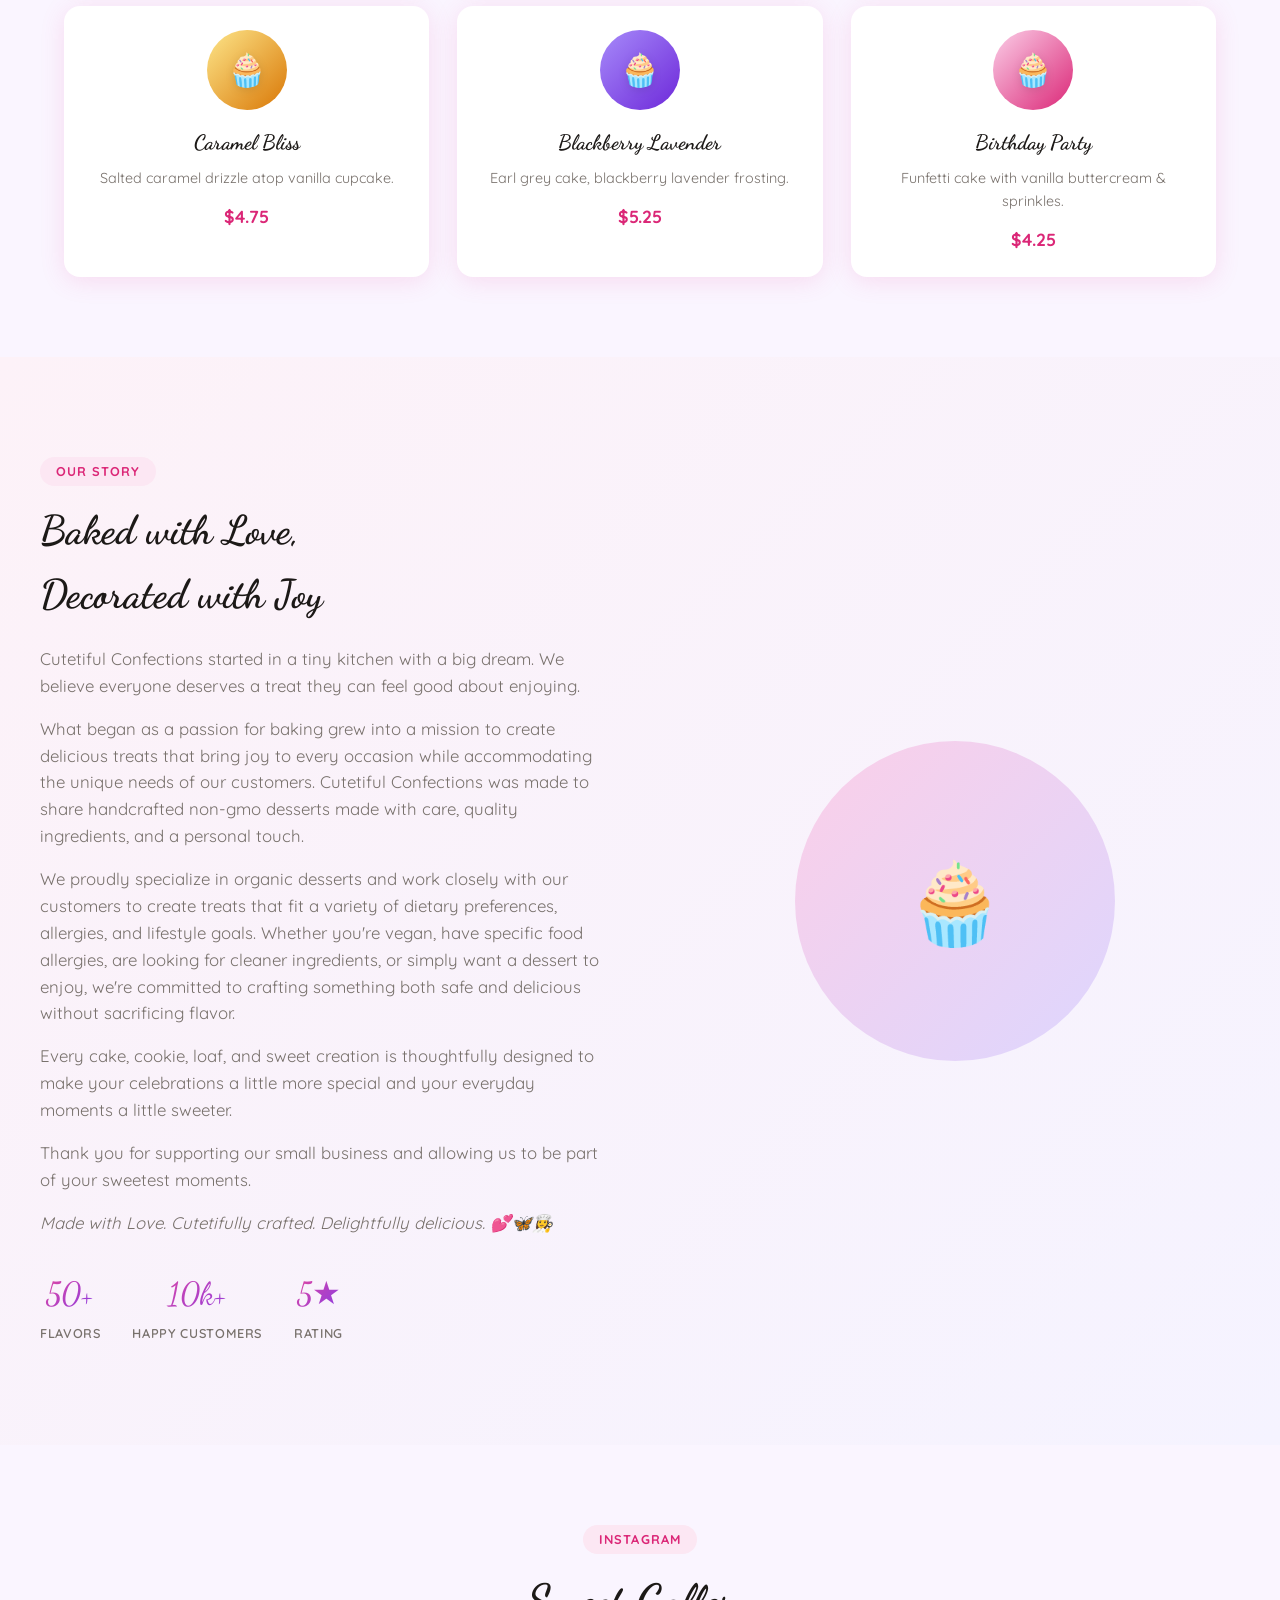
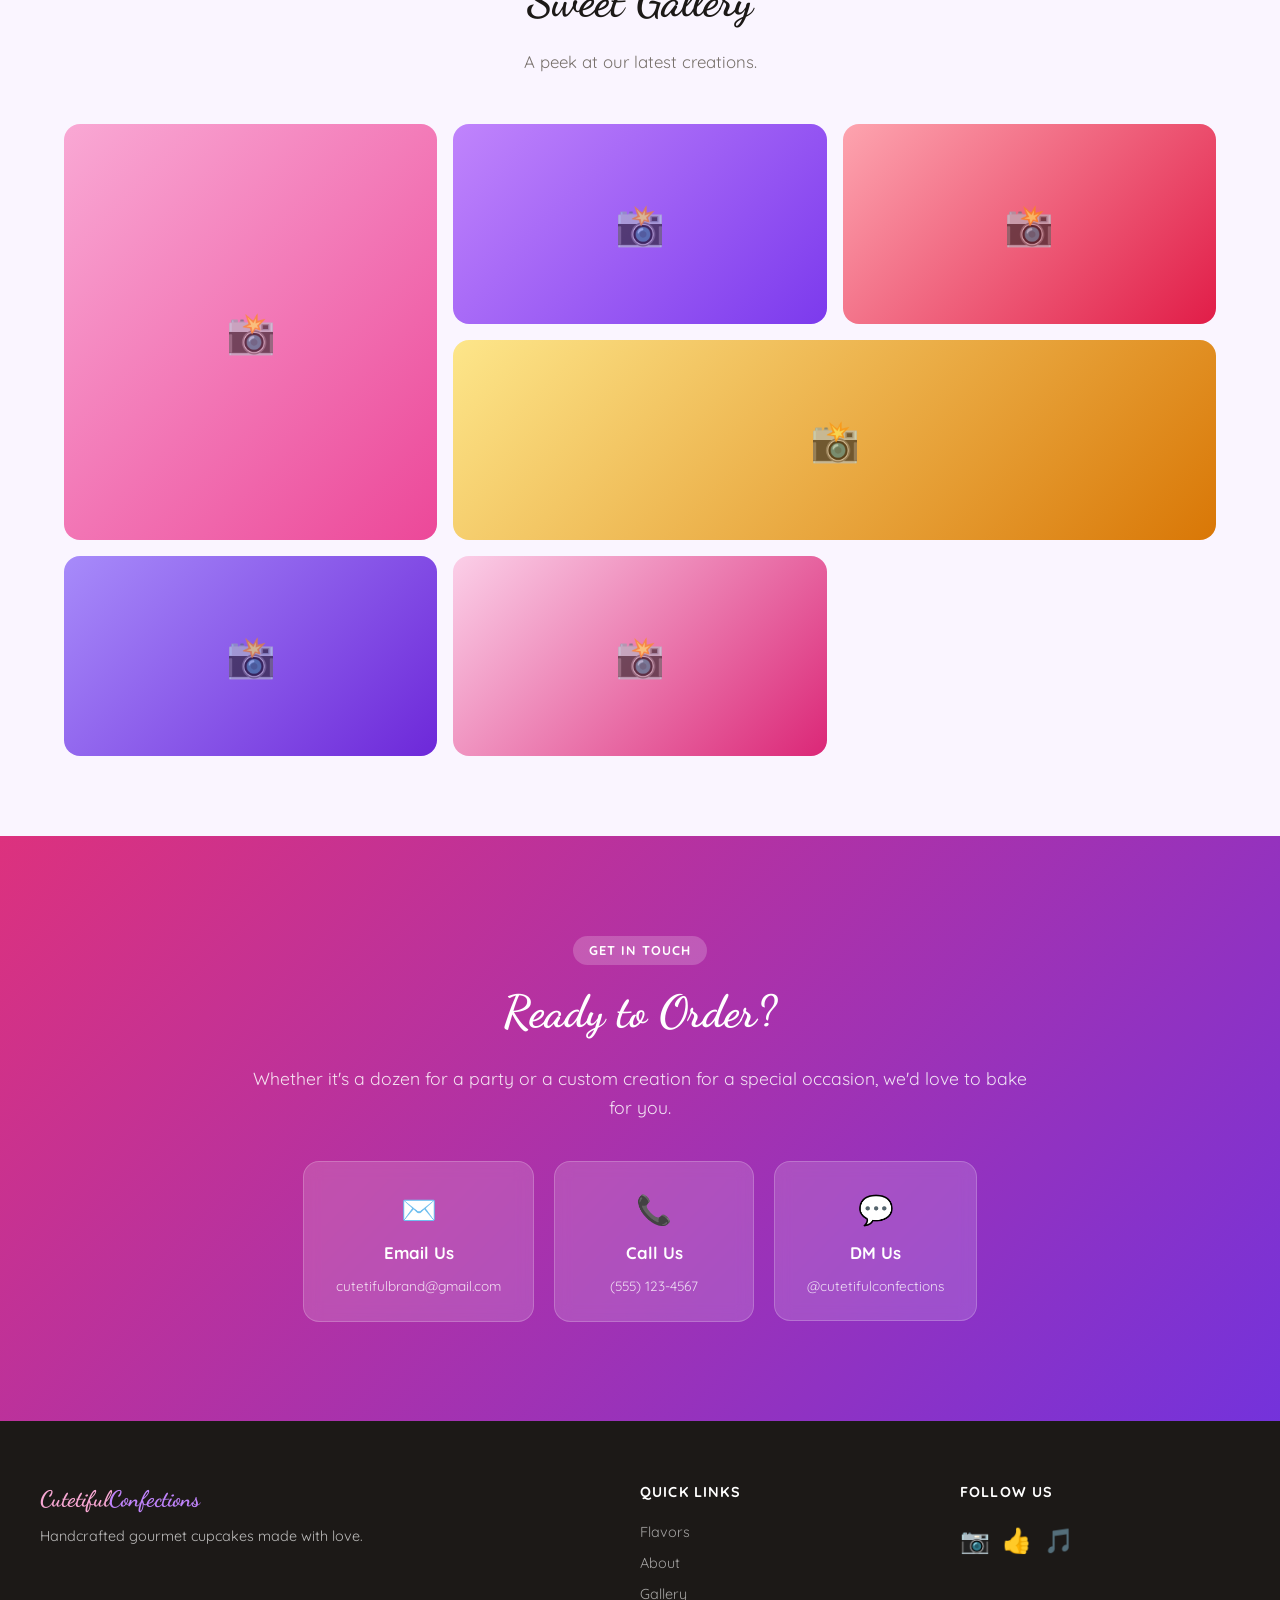
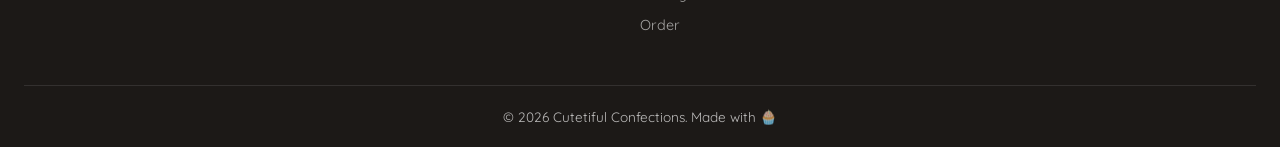
==== commit 93f16482: "Update index.html" ====
--- a/index.html
+++ b/index.html
@@ -181,7 +181,7 @@
         <a href="mailto:hello@cutetifulconfections.com" class="order-card">
           <span class="order-icon">✉️</span>
           <strong>Email Us</strong>
-          <span>hello@cutetifulconfections.com</span>
+          <span>cutetifulbrand@gmail.com</span>
         </a>
         <a href="tel:+15551234567" class="order-card">
           <span class="order-icon">📞</span>
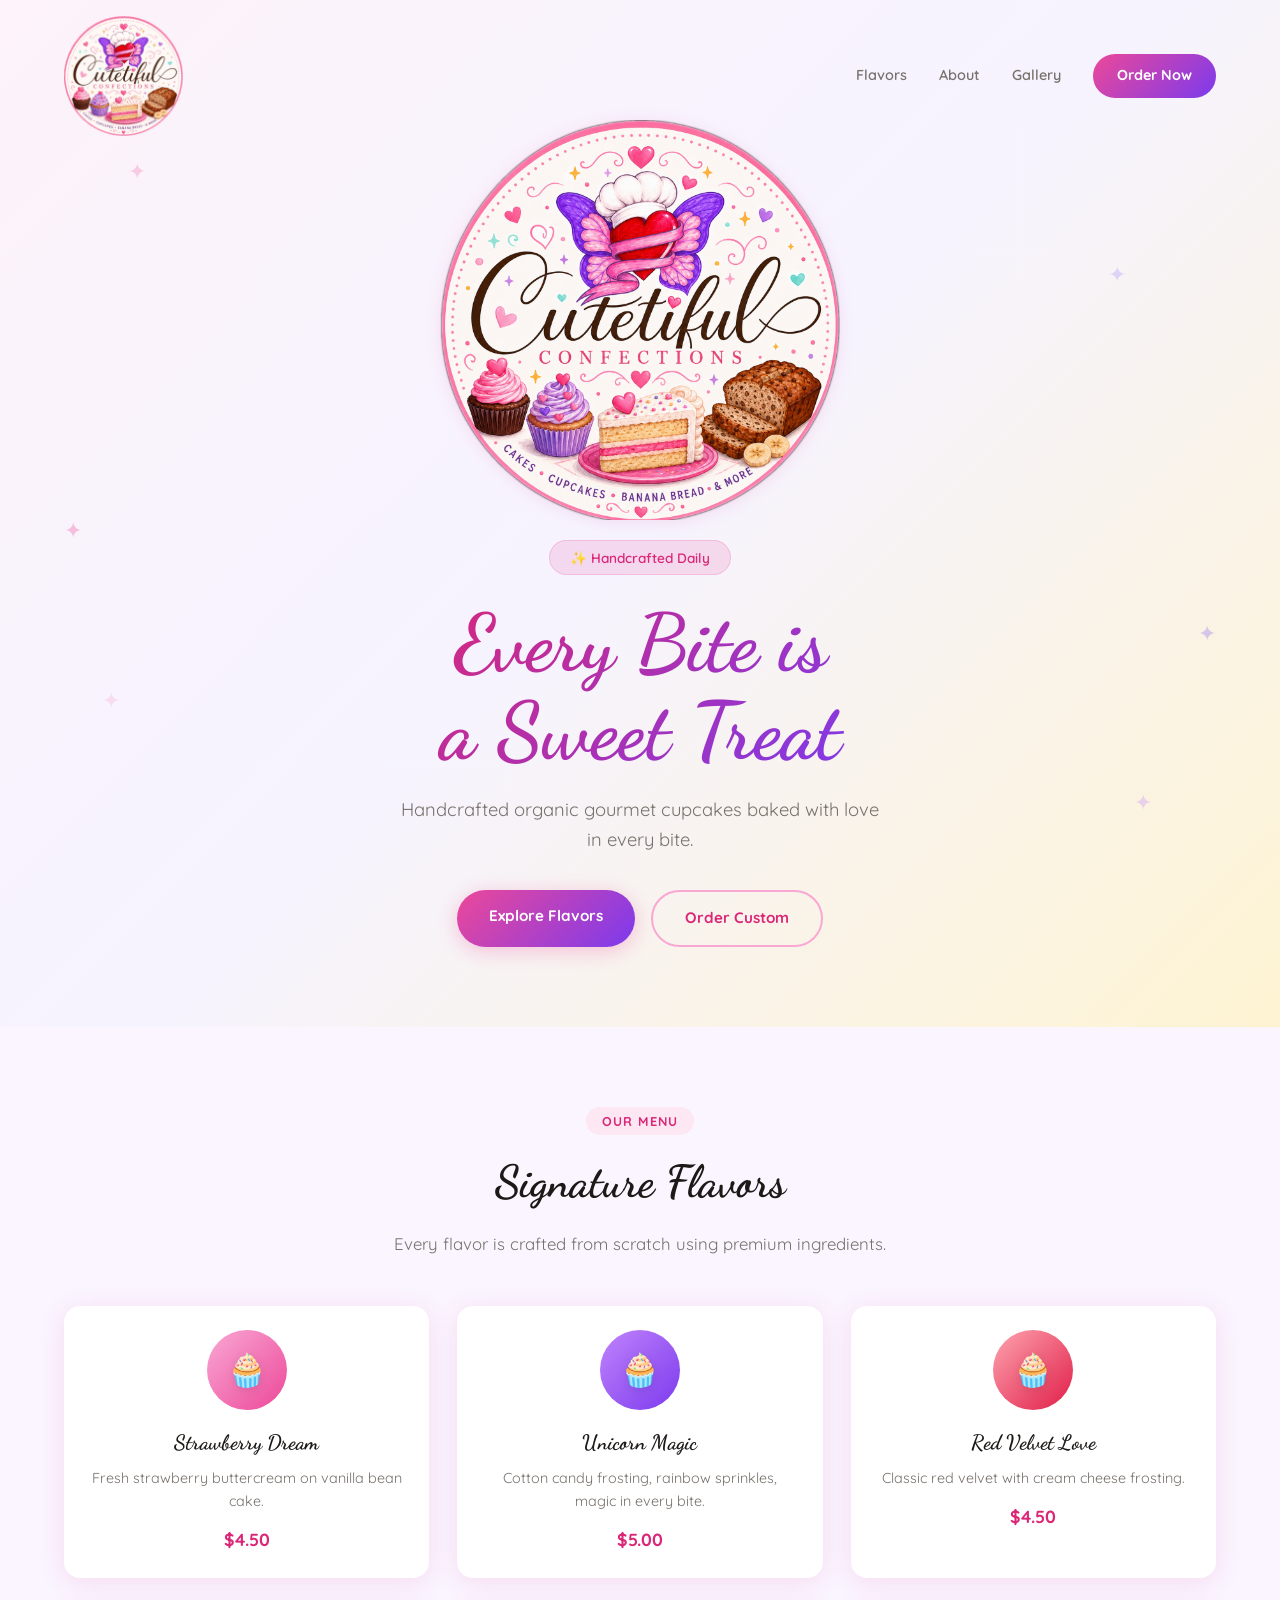
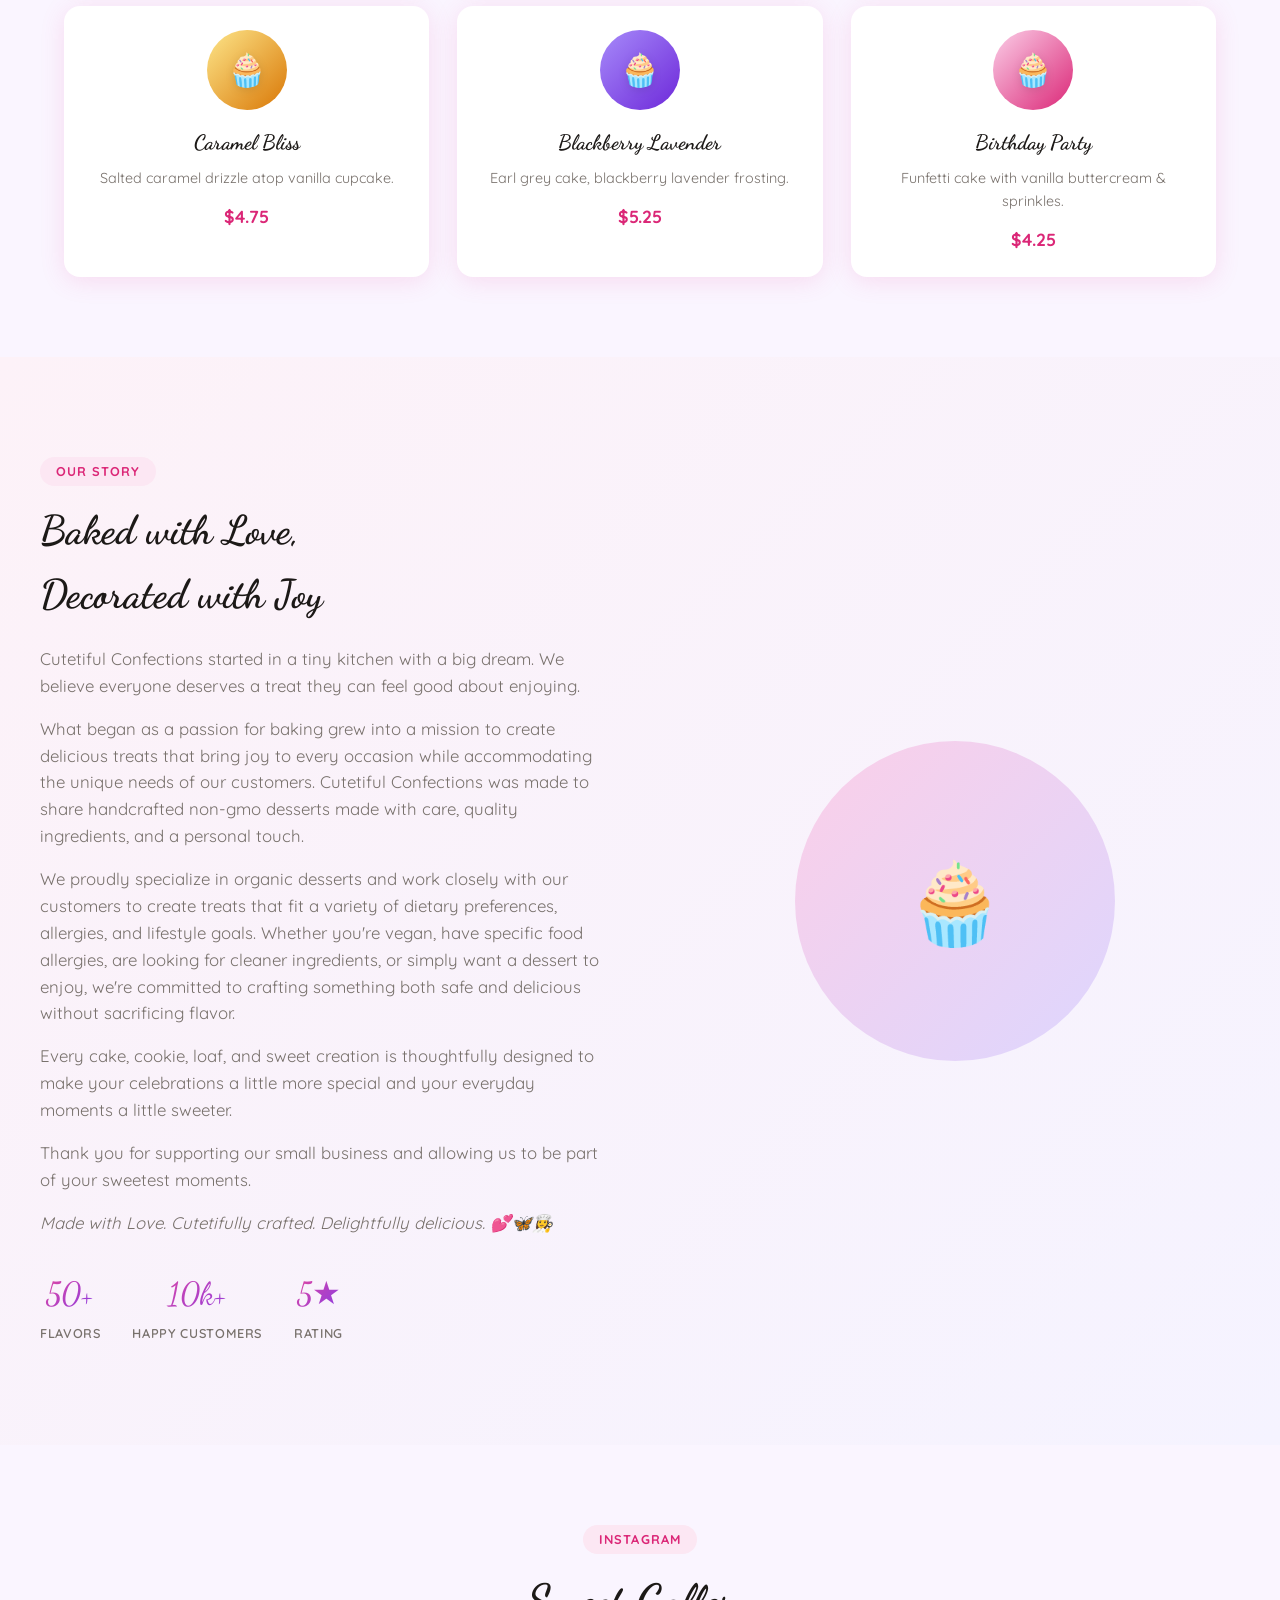
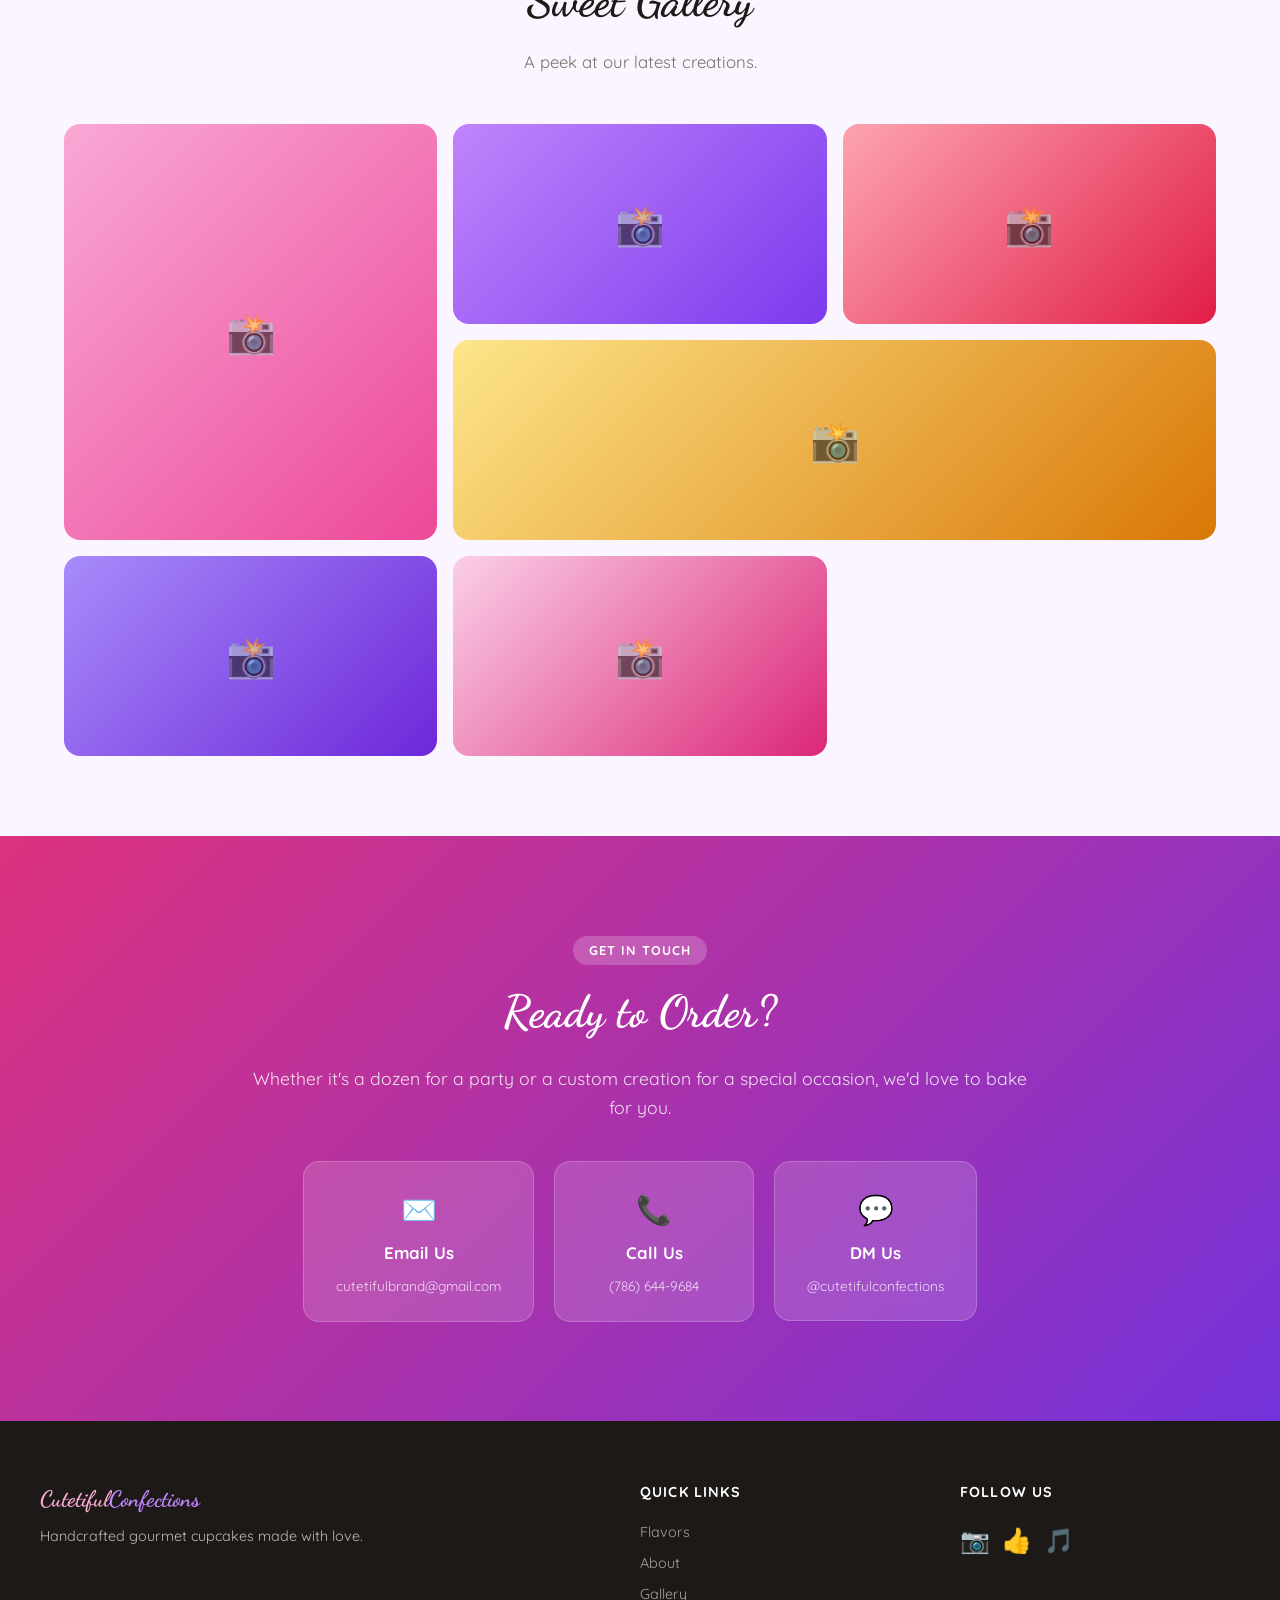
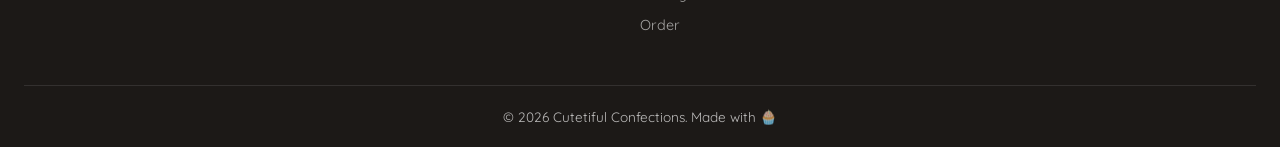
==== commit c550b66f: "fix: update phone number to 786-644-9684" ====
--- a/index.html
+++ b/index.html
@@ -183,10 +183,10 @@
           <strong>Email Us</strong>
           <span>cutetifulbrand@gmail.com</span>
         </a>
-        <a href="tel:+15551234567" class="order-card">
+        <a href="tel:+17866449684" class="order-card">
           <span class="order-icon">📞</span>
           <strong>Call Us</strong>
-          <span>(555) 123-4567</span>
+          <span>(786) 644-9684</span>
         </a>
         <a href="#" class="order-card">
           <span class="order-icon">💬</span>
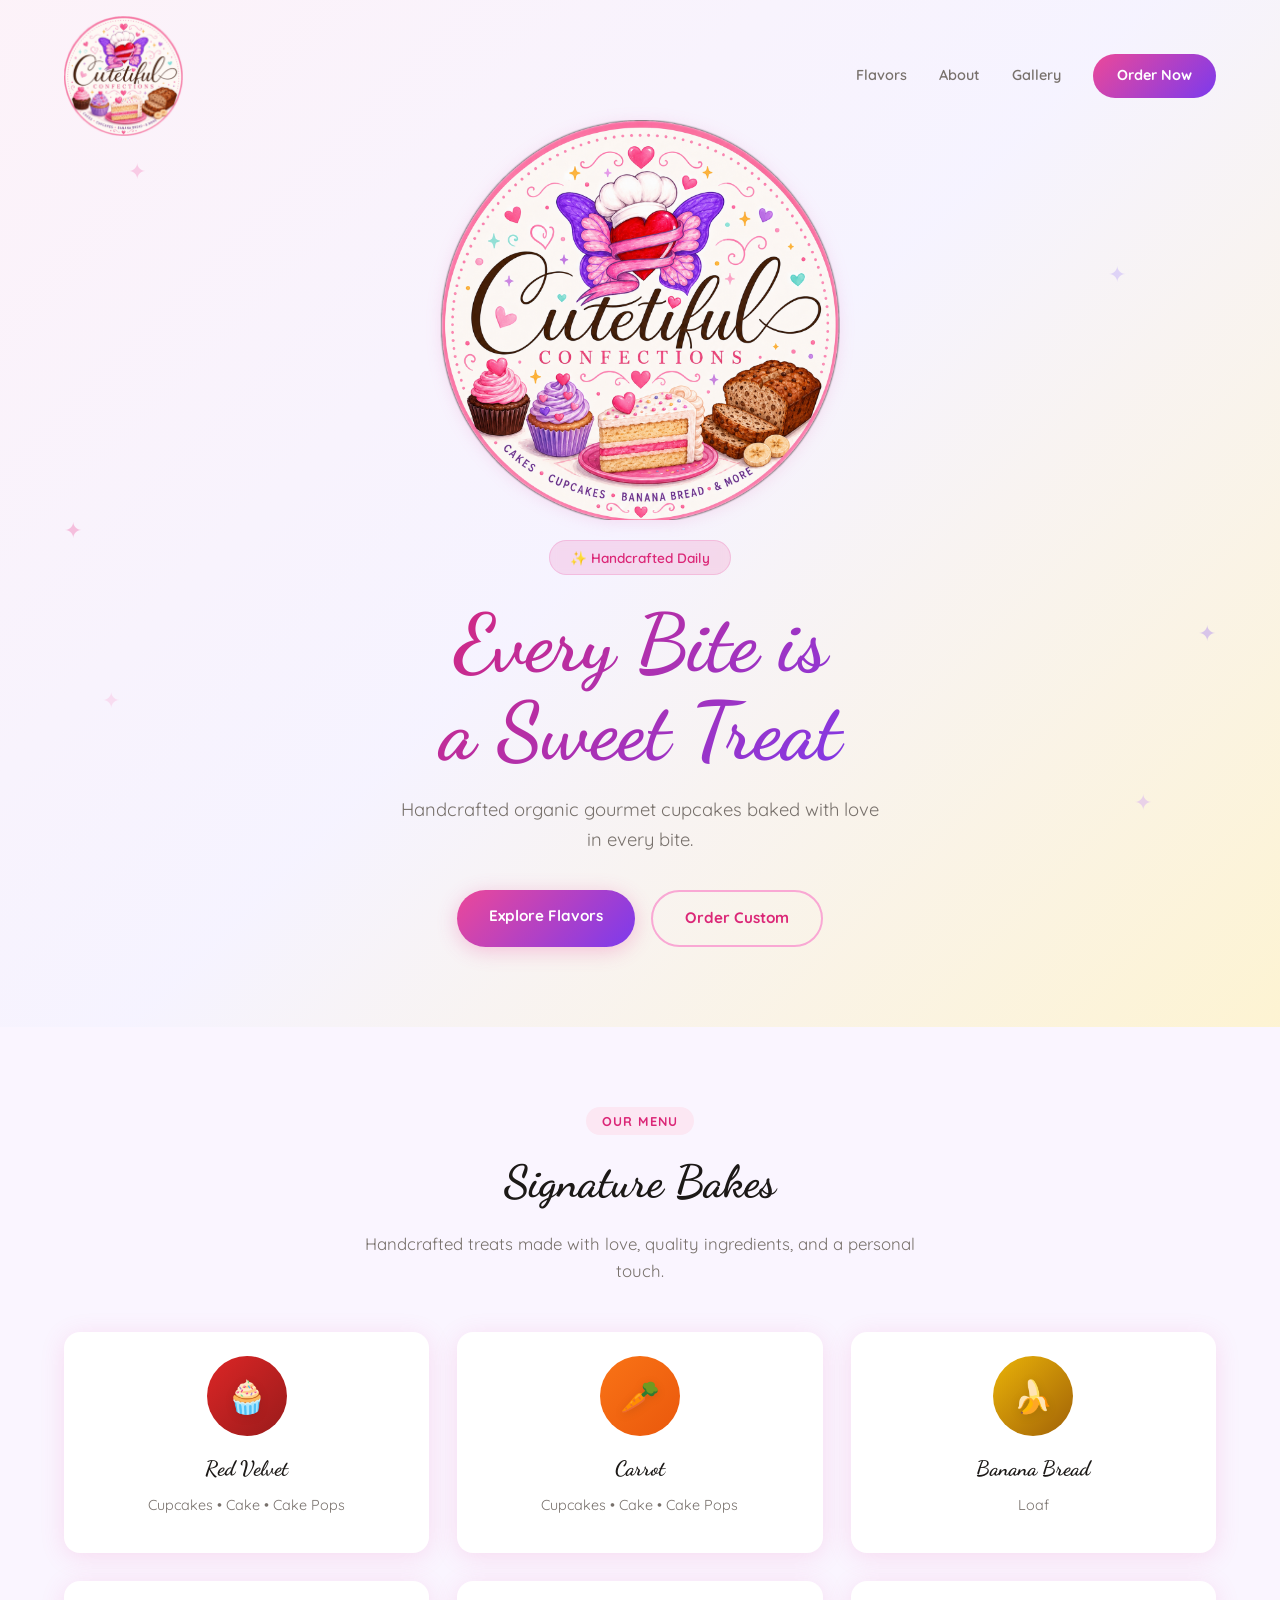
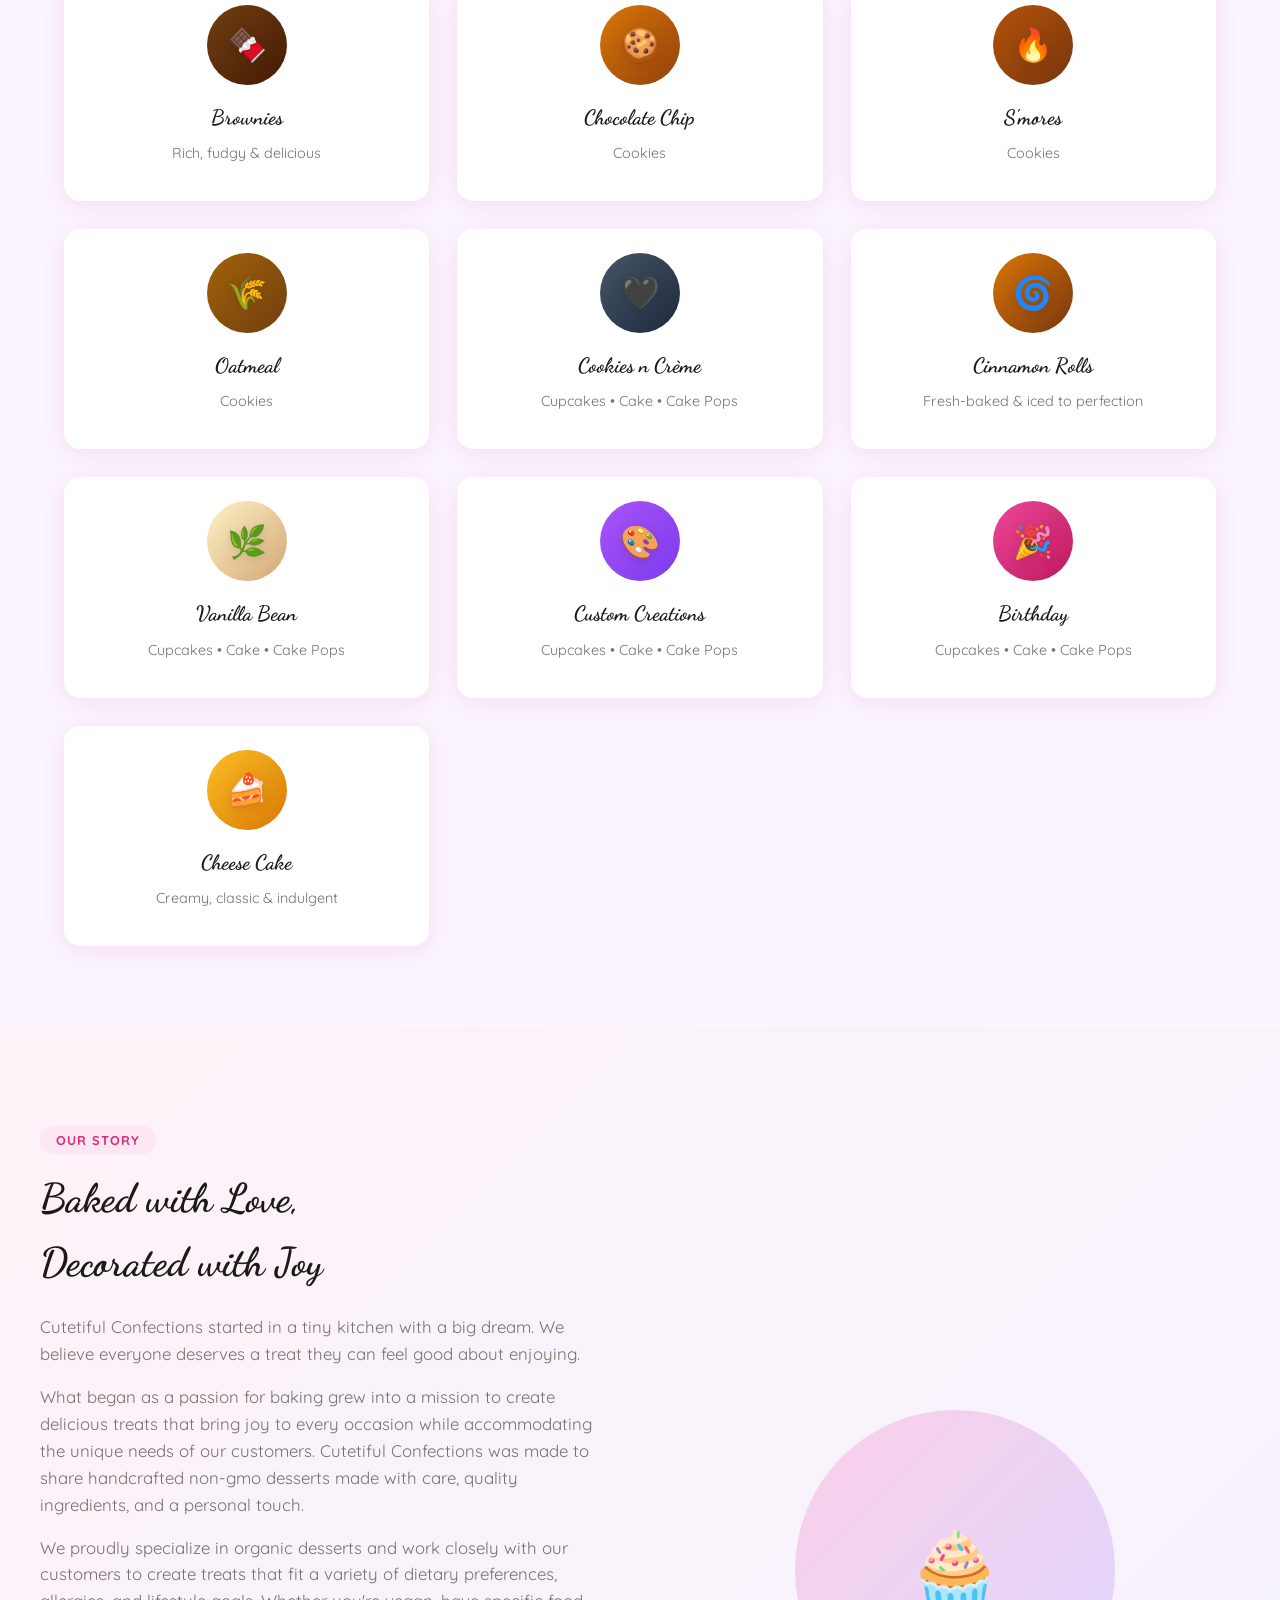
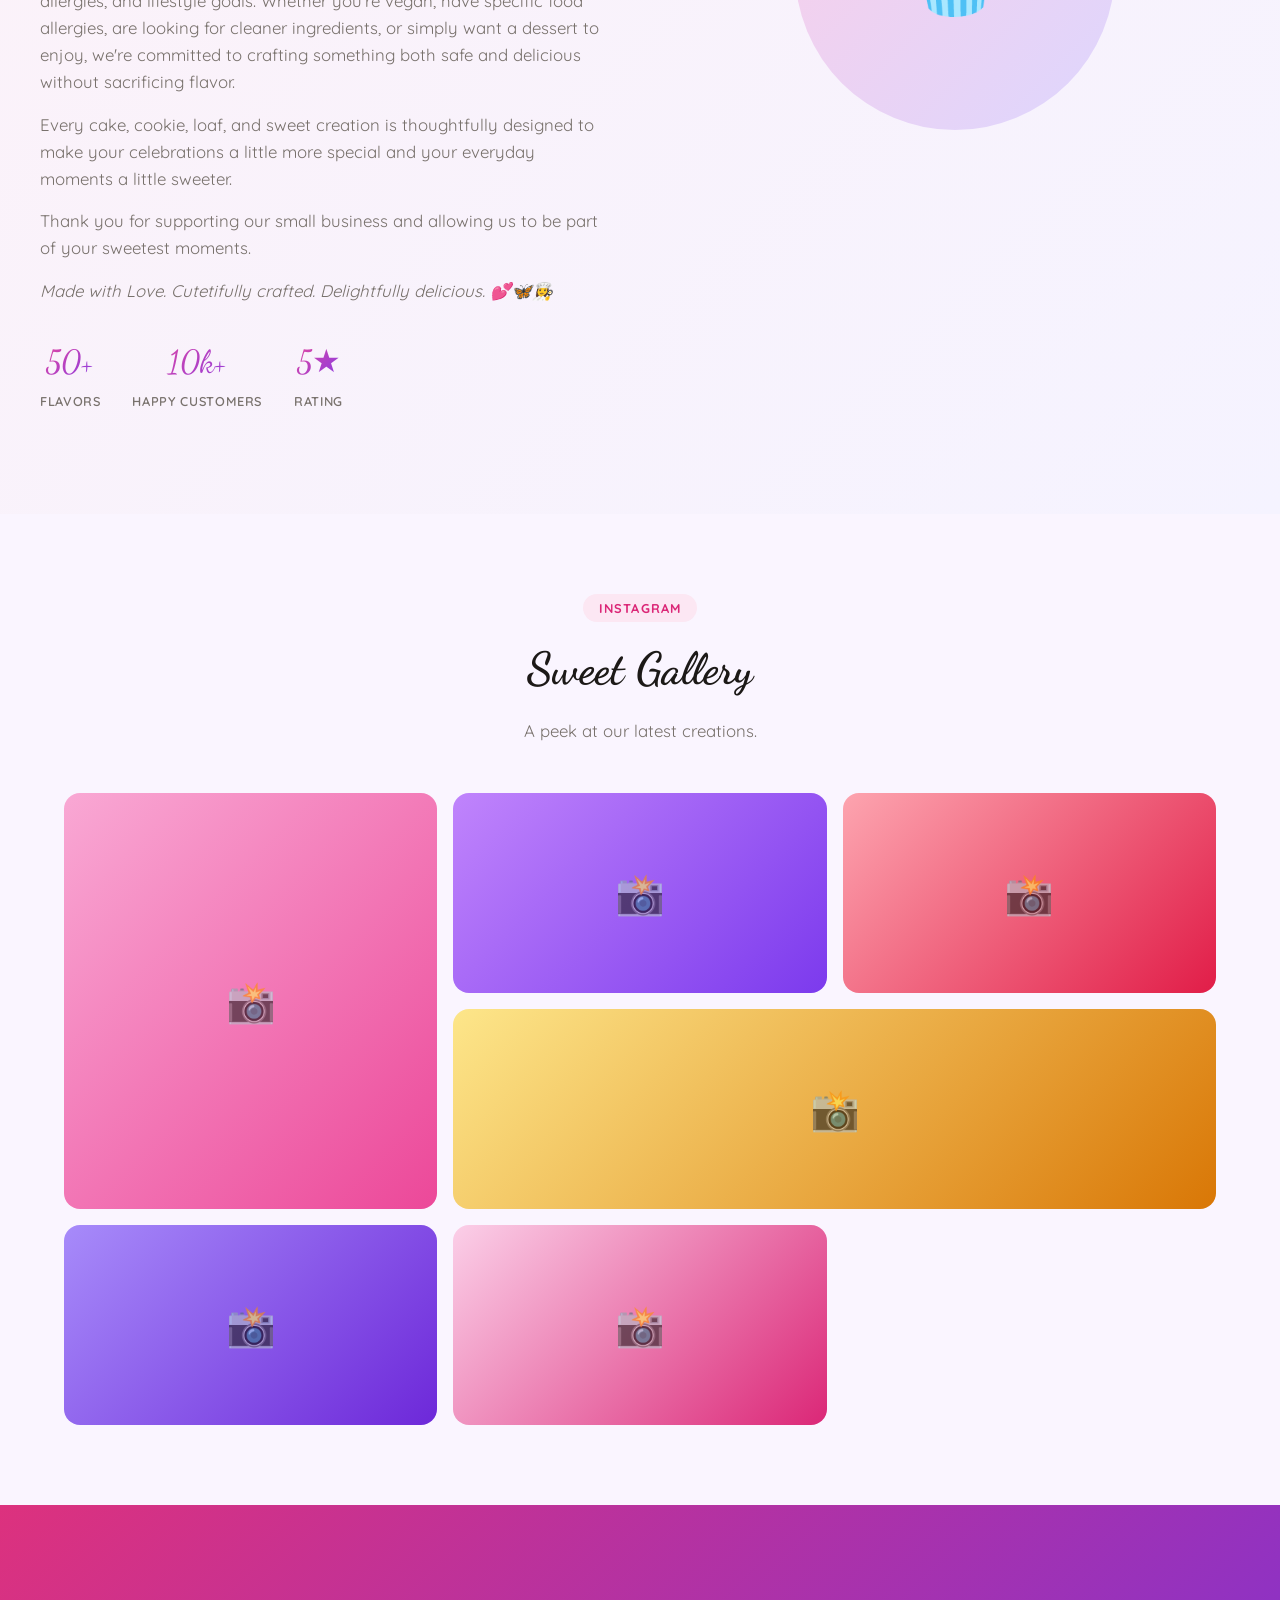
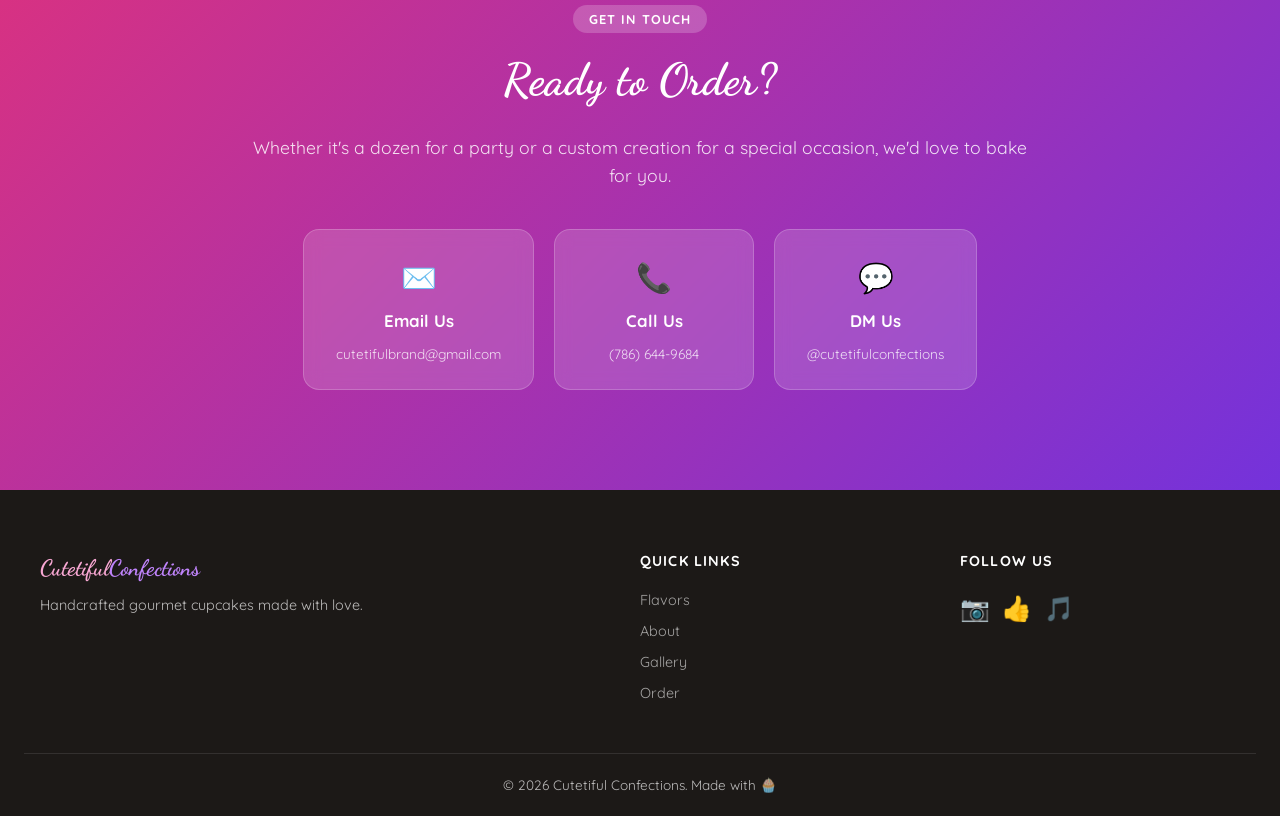
==== commit 15e0e7ef: "update: replace flavors section with new menu items, remove prices" ====
--- a/index.html
+++ b/index.html
@@ -57,61 +57,104 @@
     </div>
   </section>
 
-  <!-- Flavors -->
+  <!-- Menu -->
   <section class="flavors" id="flavors">
     <div class="section-header">
       <span class="section-tag">Our Menu</span>
-      <h2>Signature Flavors</h2>
-      <p>Every flavor is crafted from scratch using premium ingredients.</p>
+      <h2>Signature Bakes</h2>
+      <p>Handcrafted treats made with love, quality ingredients, and a personal touch.</p>
     </div>
     <div class="flavors-grid">
-      <div class="flavor-card" style="--h:320">
-        <div class="flavor-img" style="background:linear-gradient(135deg,#f9a8d4,#ec4899)">
+      <div class="flavor-card" style="--h:280">
+        <div class="flavor-img" style="background:linear-gradient(135deg,#dc2626,#991b1b)">
           <span class="flavor-emoji">🧁</span>
         </div>
-        <h3>Strawberry Dream</h3>
-        <p>Fresh strawberry buttercream on vanilla bean cake.</p>
-        <span class="flavor-price">$4.50</span>
-      </div>
-      <div class="flavor-card" style="--h:270">
-        <div class="flavor-img" style="background:linear-gradient(135deg,#c084fc,#7c3aed)">
-          <span class="flavor-emoji">🧁</span>
-        </div>
-        <h3>Unicorn Magic</h3>
-        <p>Cotton candy frosting, rainbow sprinkles, magic in every bite.</p>
-        <span class="flavor-price">$5.00</span>
-      </div>
-      <div class="flavor-card" style="--h:340">
-        <div class="flavor-img" style="background:linear-gradient(135deg,#fda4af,#e11d48)">
-          <span class="flavor-emoji">🧁</span>
-        </div>
-        <h3>Red Velvet Love</h3>
-        <p>Classic red velvet with cream cheese frosting.</p>
-        <span class="flavor-price">$4.50</span>
-      </div>
-      <div class="flavor-card" style="--h:290">
-        <div class="flavor-img" style="background:linear-gradient(135deg,#fde68a,#d97706)">
-          <span class="flavor-emoji">🧁</span>
-        </div>
-        <h3>Caramel Bliss</h3>
-        <p>Salted caramel drizzle atop vanilla cupcake.</p>
-        <span class="flavor-price">$4.75</span>
-      </div>
-      <div class="flavor-card" style="--h:310">
-        <div class="flavor-img" style="background:linear-gradient(135deg,#a78bfa,#6d28d9)">
-          <span class="flavor-emoji">🧁</span>
-        </div>
-        <h3>Blackberry Lavender</h3>
-        <p>Earl grey cake, blackberry lavender frosting.</p>
-        <span class="flavor-price">$5.25</span>
-      </div>
-      <div class="flavor-card" style="--h:260">
-        <div class="flavor-img" style="background:linear-gradient(135deg,#fbcfe8,#db2777)">
-          <span class="flavor-emoji">🧁</span>
-        </div>
-        <h3>Birthday Party</h3>
-        <p>Funfetti cake with vanilla buttercream & sprinkles.</p>
-        <span class="flavor-price">$4.25</span>
+        <h3>Red Velvet</h3>
+        <p>Cupcakes &bull; Cake &bull; Cake Pops</p>
+      </div>
+      <div class="flavor-card" style="--h:280">
+        <div class="flavor-img" style="background:linear-gradient(135deg,#f97316,#ea580c)">
+          <span class="flavor-emoji">🥕</span>
+        </div>
+        <h3>Carrot</h3>
+        <p>Cupcakes &bull; Cake &bull; Cake Pops</p>
+      </div>
+      <div class="flavor-card" style="--h:280">
+        <div class="flavor-img" style="background:linear-gradient(135deg,#eab308,#a16207)">
+          <span class="flavor-emoji">🍌</span>
+        </div>
+        <h3>Banana Bread</h3>
+        <p>Loaf</p>
+      </div>
+      <div class="flavor-card" style="--h:280">
+        <div class="flavor-img" style="background:linear-gradient(135deg,#713f12,#451a03)">
+          <span class="flavor-emoji">🍫</span>
+        </div>
+        <h3>Brownies</h3>
+        <p>Rich, fudgy &amp; delicious</p>
+      </div>
+      <div class="flavor-card" style="--h:280">
+        <div class="flavor-img" style="background:linear-gradient(135deg,#d97706,#92400e)">
+          <span class="flavor-emoji">🍪</span>
+        </div>
+        <h3>Chocolate Chip</h3>
+        <p>Cookies</p>
+      </div>
+      <div class="flavor-card" style="--h:280">
+        <div class="flavor-img" style="background:linear-gradient(135deg,#b45309,#78350f)">
+          <span class="flavor-emoji">🔥</span>
+        </div>
+        <h3>S'mores</h3>
+        <p>Cookies</p>
+      </div>
+      <div class="flavor-card" style="--h:280">
+        <div class="flavor-img" style="background:linear-gradient(135deg,#a16207,#713f12)">
+          <span class="flavor-emoji">🌾</span>
+        </div>
+        <h3>Oatmeal</h3>
+        <p>Cookies</p>
+      </div>
+      <div class="flavor-card" style="--h:280">
+        <div class="flavor-img" style="background:linear-gradient(135deg,#475569,#1e293b)">
+          <span class="flavor-emoji">🖤</span>
+        </div>
+        <h3>Cookies n Crème</h3>
+        <p>Cupcakes &bull; Cake &bull; Cake Pops</p>
+      </div>
+      <div class="flavor-card" style="--h:280">
+        <div class="flavor-img" style="background:linear-gradient(135deg,#d97706,#78350f)">
+          <span class="flavor-emoji">🌀</span>
+        </div>
+        <h3>Cinnamon Rolls</h3>
+        <p>Fresh-baked &amp; iced to perfection</p>
+      </div>
+      <div class="flavor-card" style="--h:280">
+        <div class="flavor-img" style="background:linear-gradient(135deg,#fef3c7,#d4a574)">
+          <span class="flavor-emoji">🌿</span>
+        </div>
+        <h3>Vanilla Bean</h3>
+        <p>Cupcakes &bull; Cake &bull; Cake Pops</p>
+      </div>
+      <div class="flavor-card" style="--h:280">
+        <div class="flavor-img" style="background:linear-gradient(135deg,#a855f7,#7c3aed)">
+          <span class="flavor-emoji">🎨</span>
+        </div>
+        <h3>Custom Creations</h3>
+        <p>Cupcakes &bull; Cake &bull; Cake Pops</p>
+      </div>
+      <div class="flavor-card" style="--h:280">
+        <div class="flavor-img" style="background:linear-gradient(135deg,#ec4899,#be185d)">
+          <span class="flavor-emoji">🎉</span>
+        </div>
+        <h3>Birthday</h3>
+        <p>Cupcakes &bull; Cake &bull; Cake Pops</p>
+      </div>
+      <div class="flavor-card" style="--h:280">
+        <div class="flavor-img" style="background:linear-gradient(135deg,#fbbf24,#d97706)">
+          <span class="flavor-emoji">🍰</span>
+        </div>
+        <h3>Cheese Cake</h3>
+        <p>Creamy, classic &amp; indulgent</p>
       </div>
     </div>
   </section>
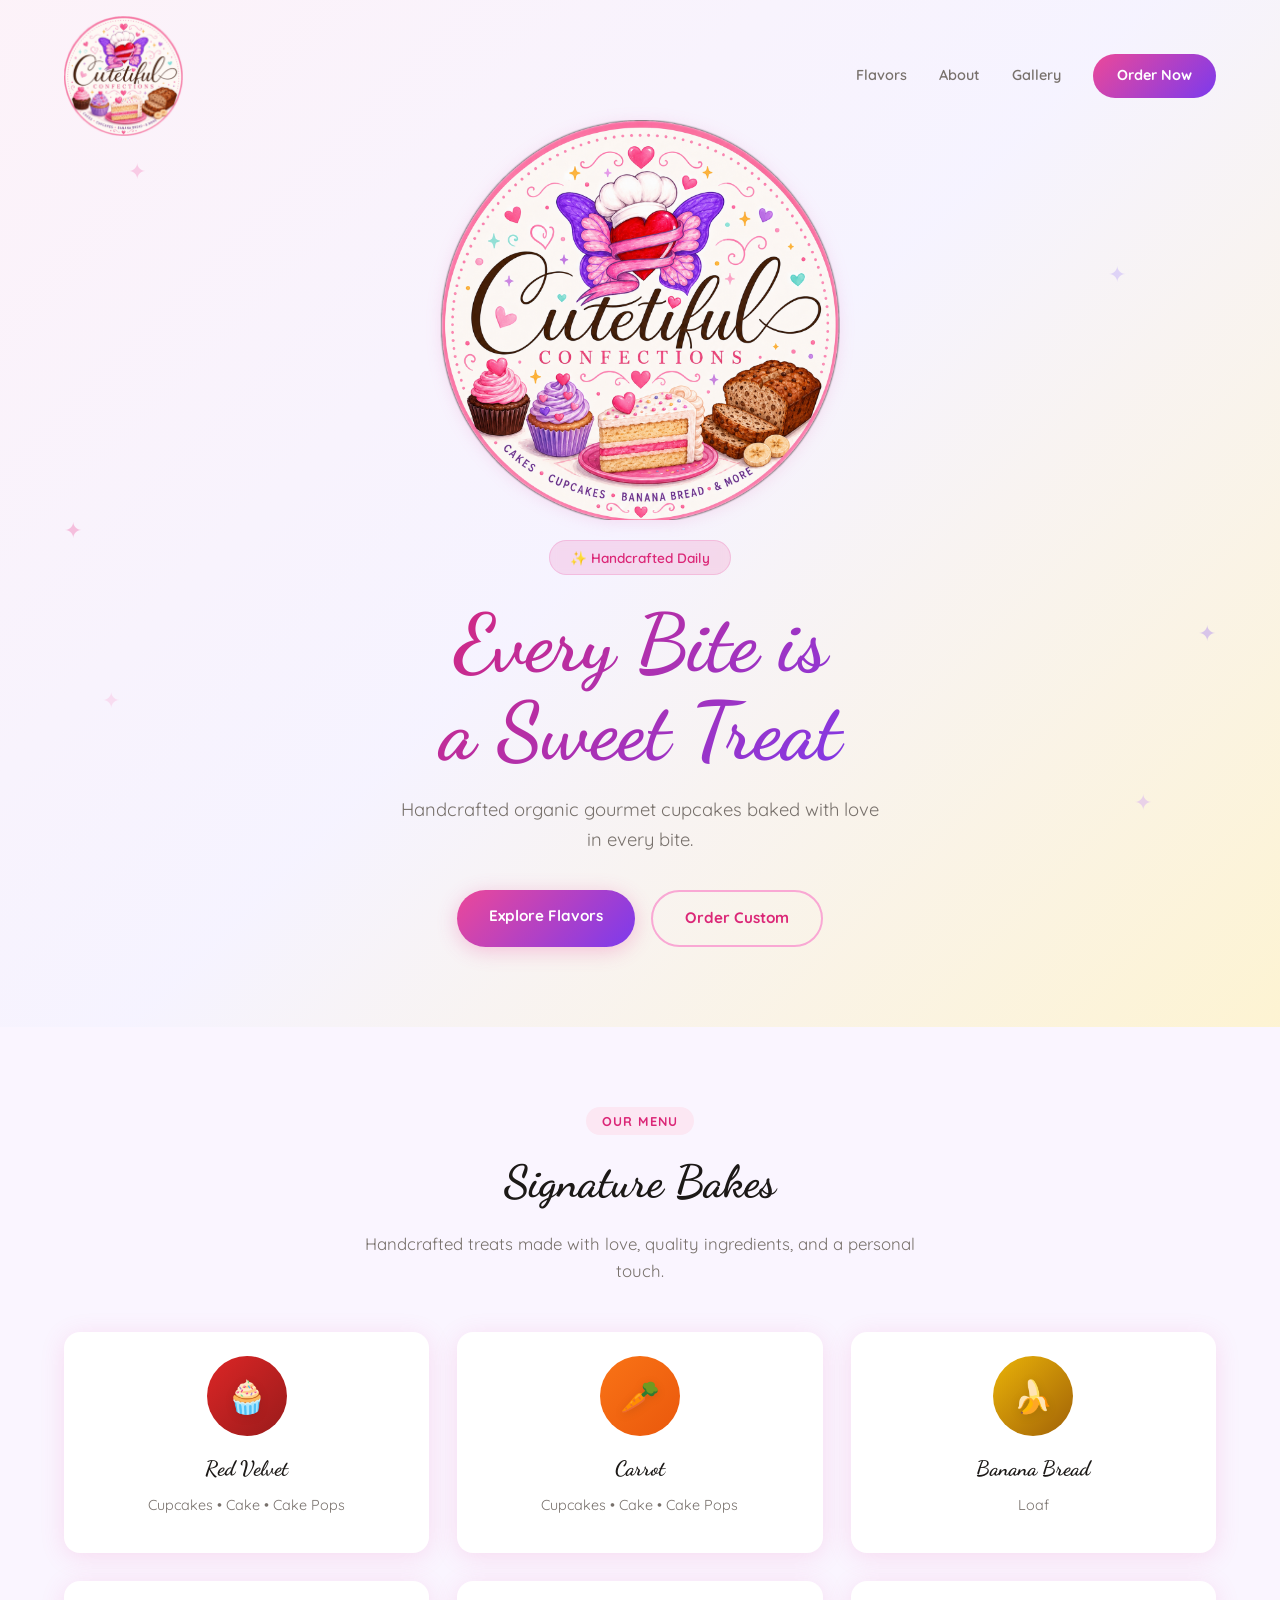
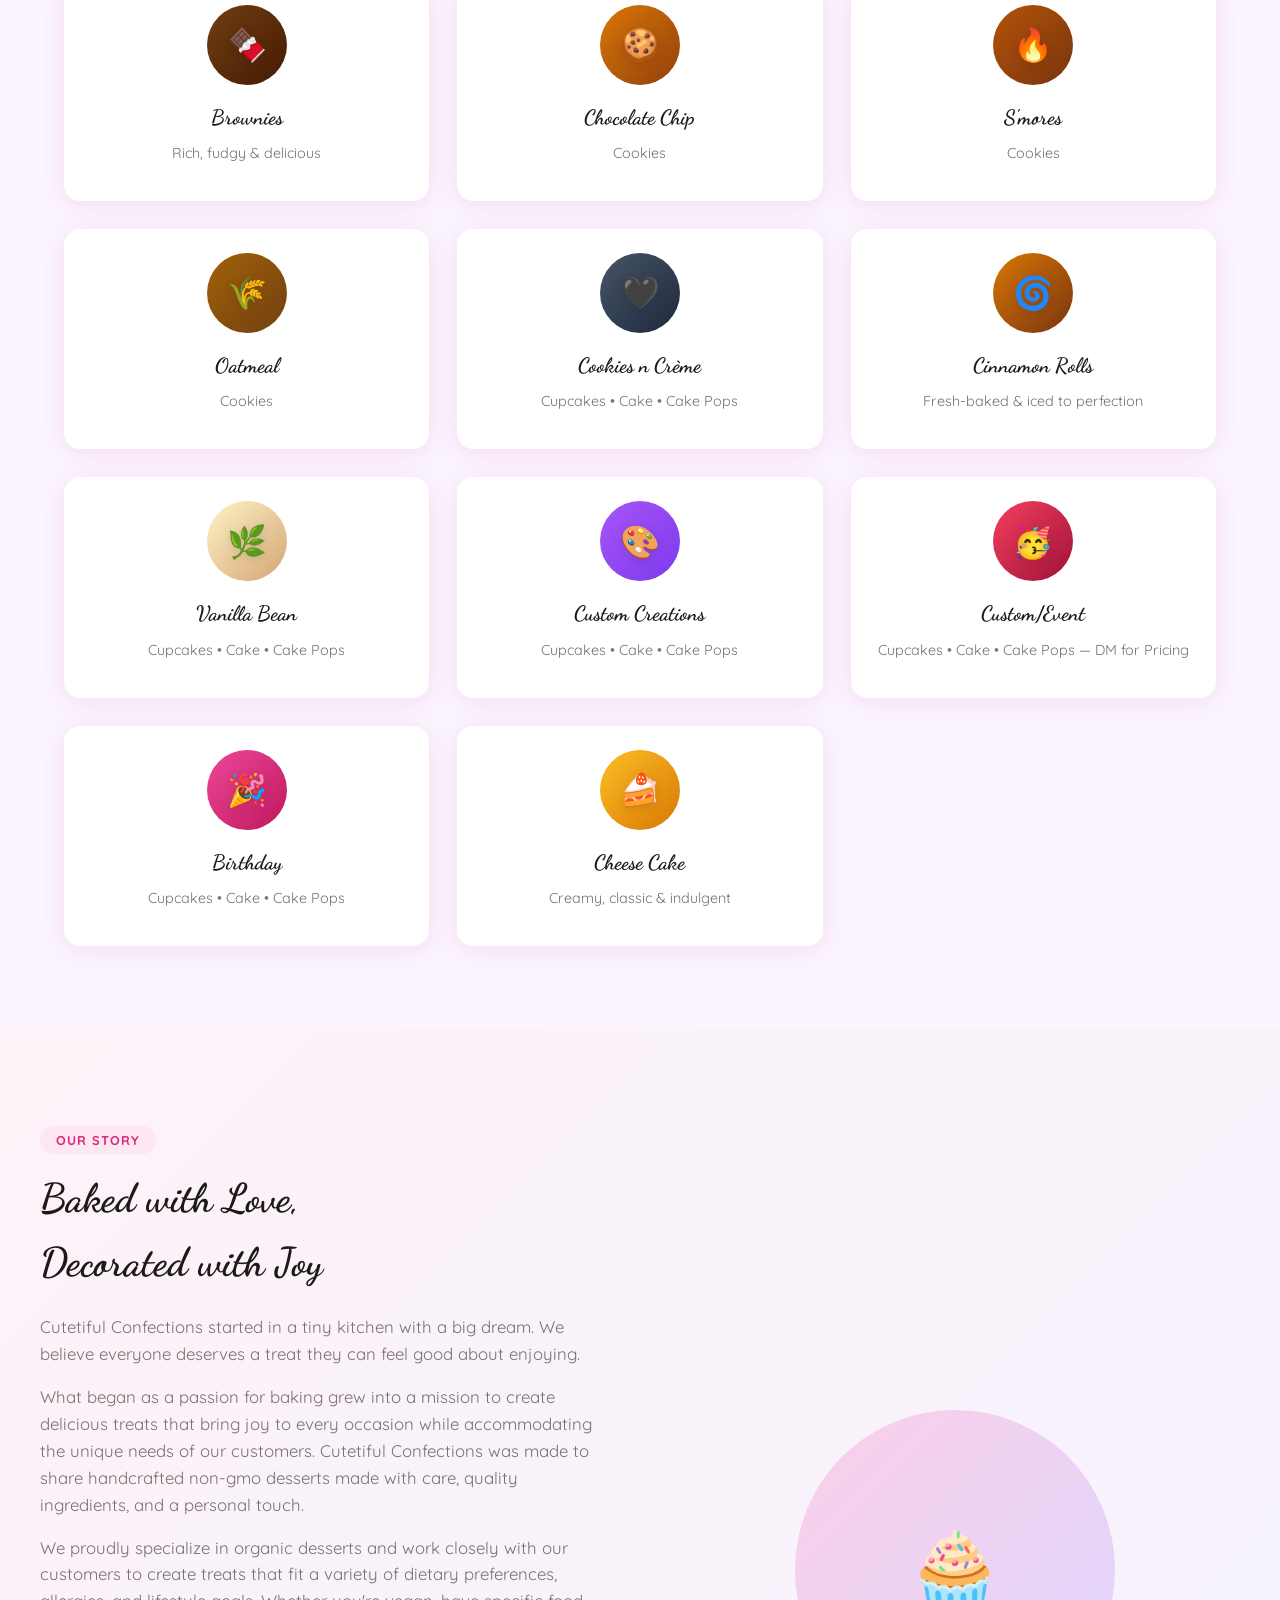
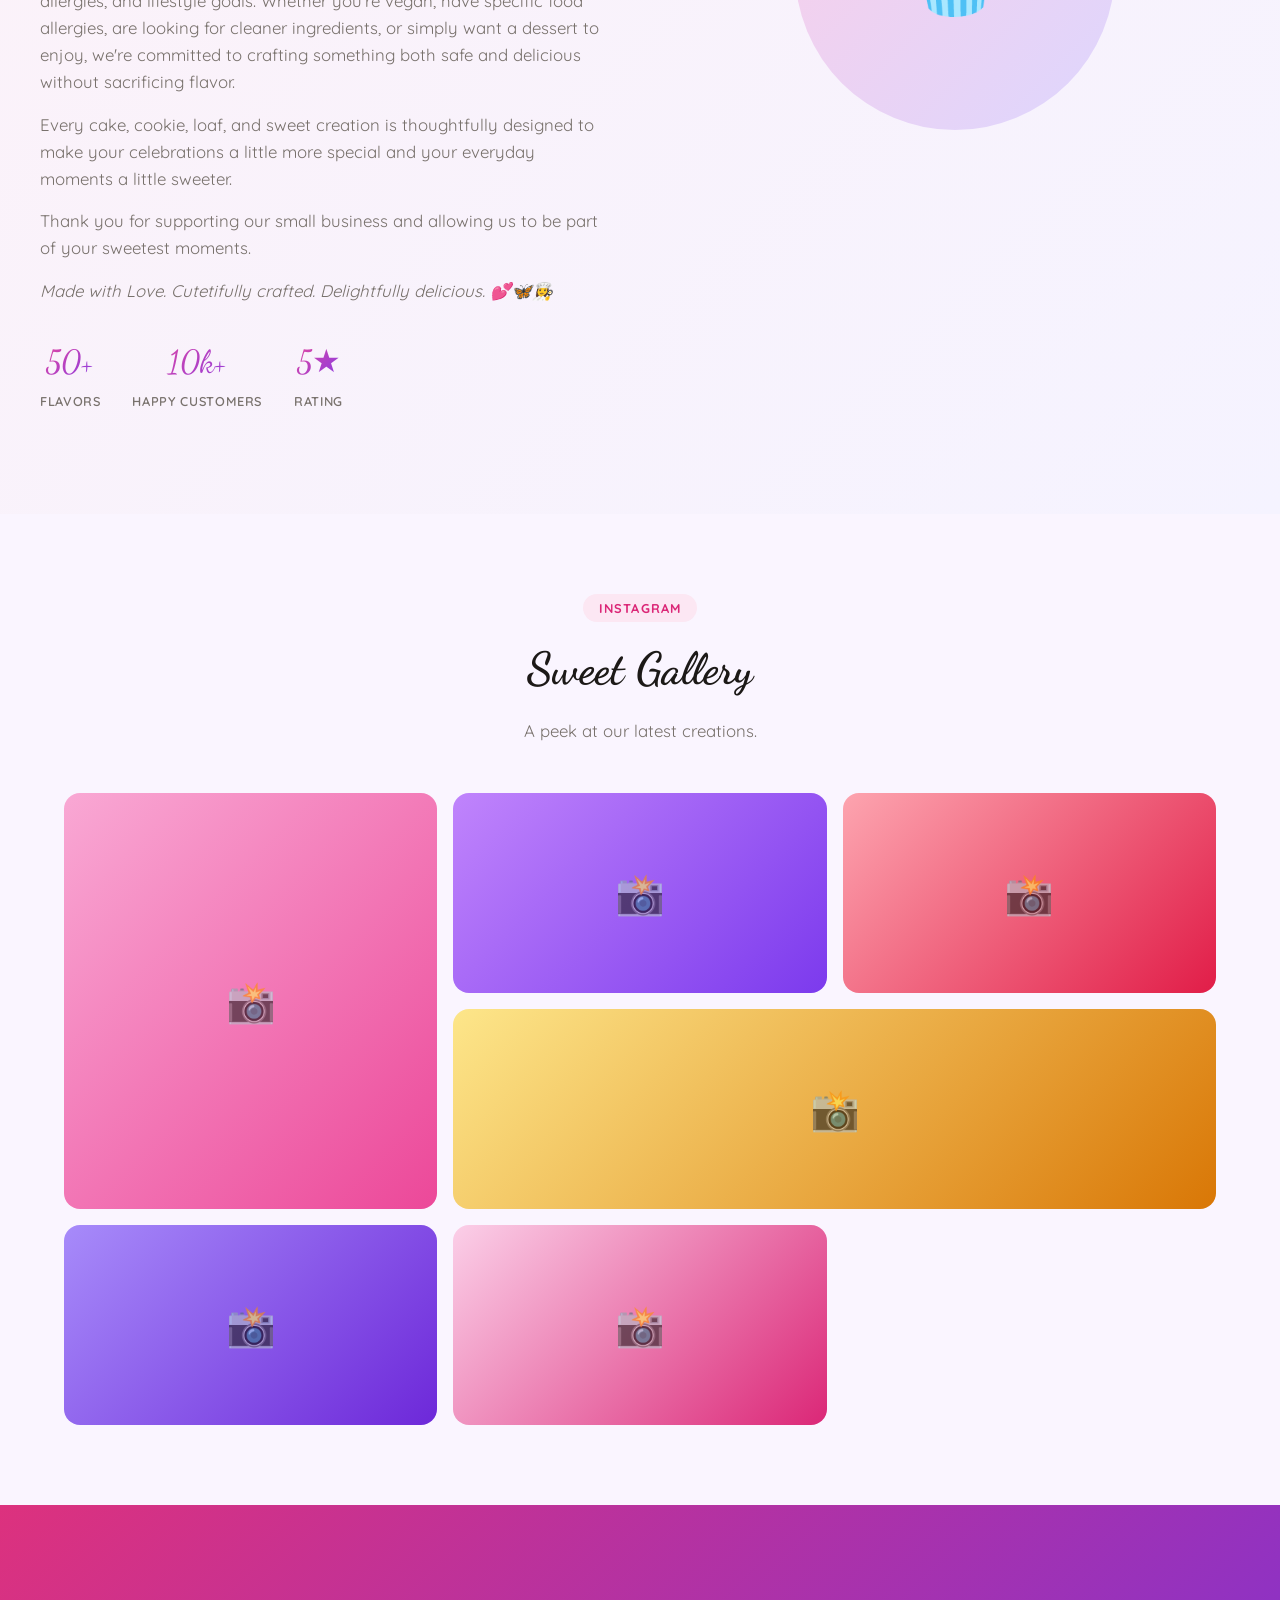
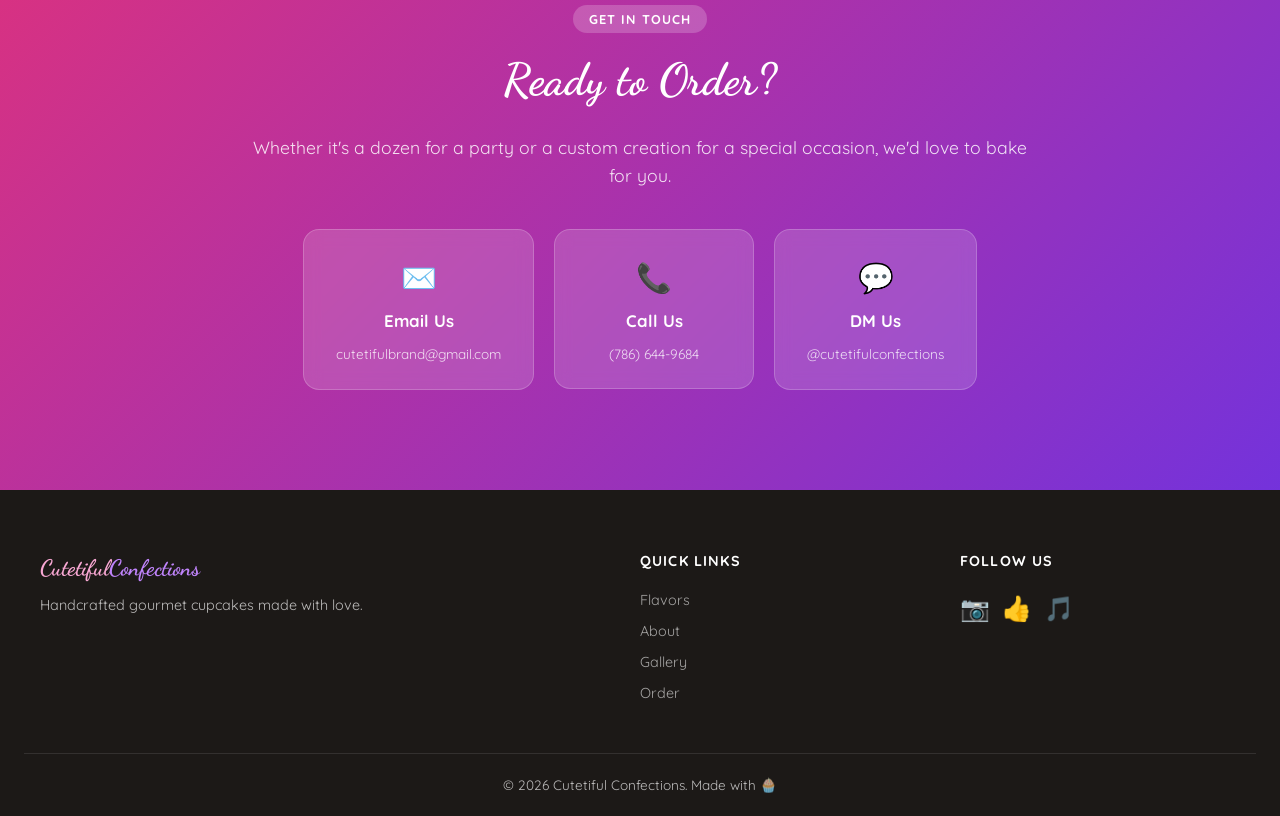
==== commit 18cb744b: "add: Custom/Event menu item with DM for Pricing" ====
--- a/index.html
+++ b/index.html
@@ -141,6 +141,13 @@
         </div>
         <h3>Custom Creations</h3>
         <p>Cupcakes &bull; Cake &bull; Cake Pops</p>
+      </div>
+      <div class="flavor-card" style="--h:280">
+        <div class="flavor-img" style="background:linear-gradient(135deg,#f43f5e,#9f1239)">
+          <span class="flavor-emoji">🥳</span>
+        </div>
+        <h3>Custom/Event</h3>
+        <p>Cupcakes &bull; Cake &bull; Cake Pops &mdash; DM for Pricing</p>
       </div>
       <div class="flavor-card" style="--h:280">
         <div class="flavor-img" style="background:linear-gradient(135deg,#ec4899,#be185d)">
@@ -221,7 +228,7 @@
       <h2>Ready to Order?</h2>
       <p>Whether it's a dozen for a party or a custom creation for a special occasion, we'd love to bake for you.</p>
       <div class="order-methods">
-        <a href="mailto:hello@cutetifulconfections.com" class="order-card">
+        <a href="mailto:cutetifulbrand@gmail.com" class="order-card">
           <span class="order-icon">✉️</span>
           <strong>Email Us</strong>
           <span>cutetifulbrand@gmail.com</span>
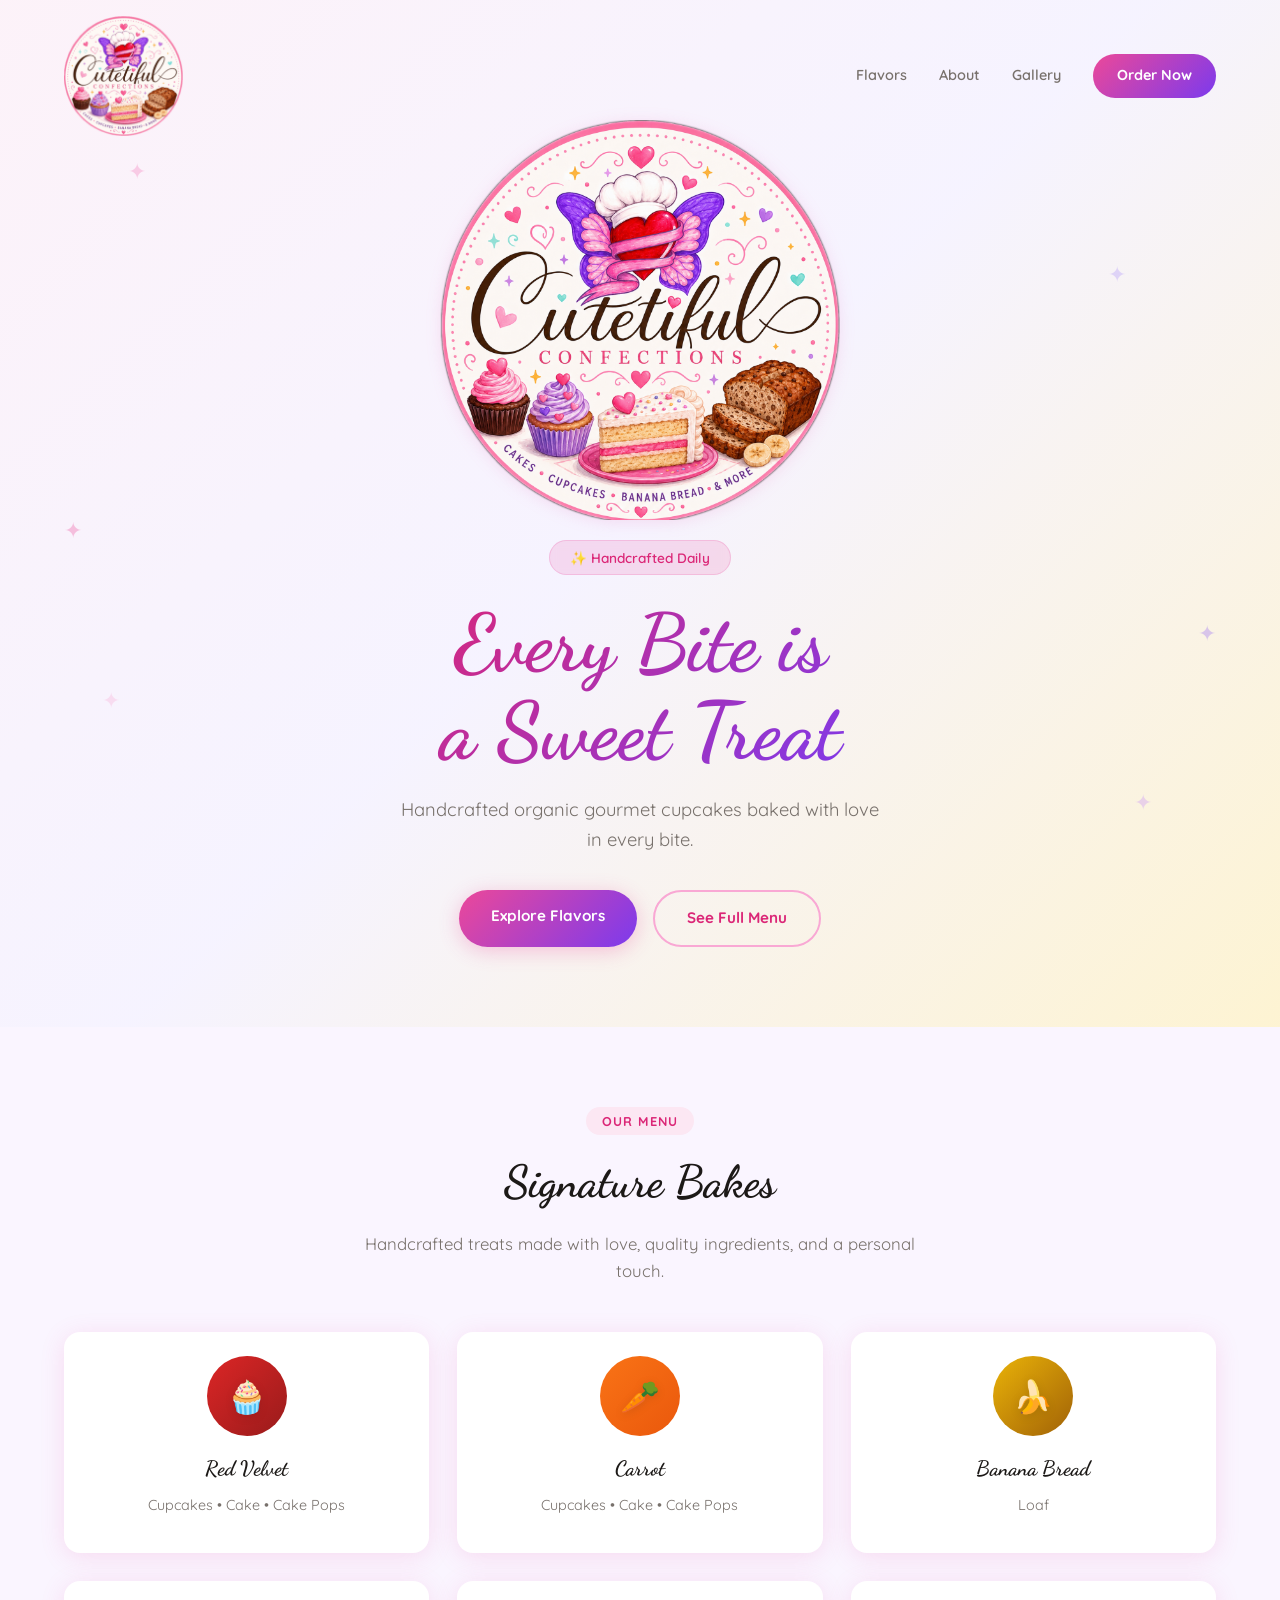
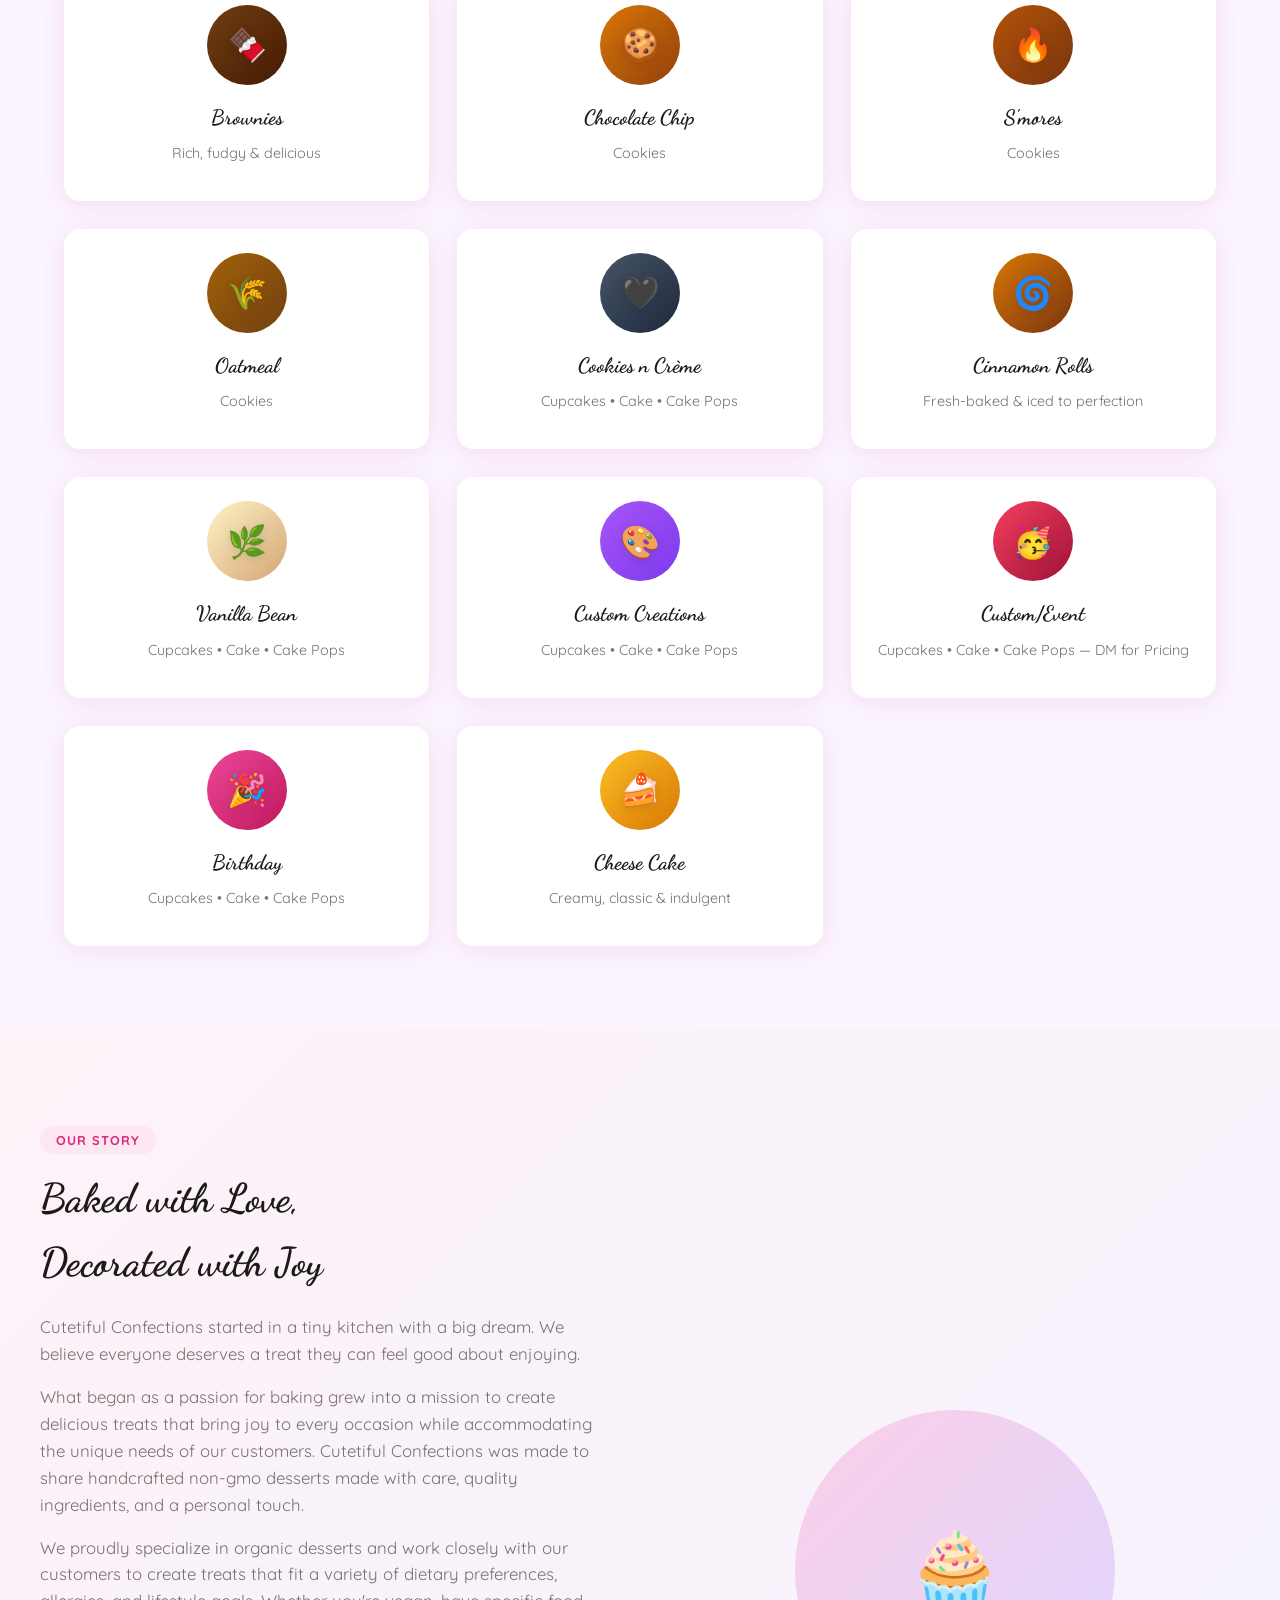
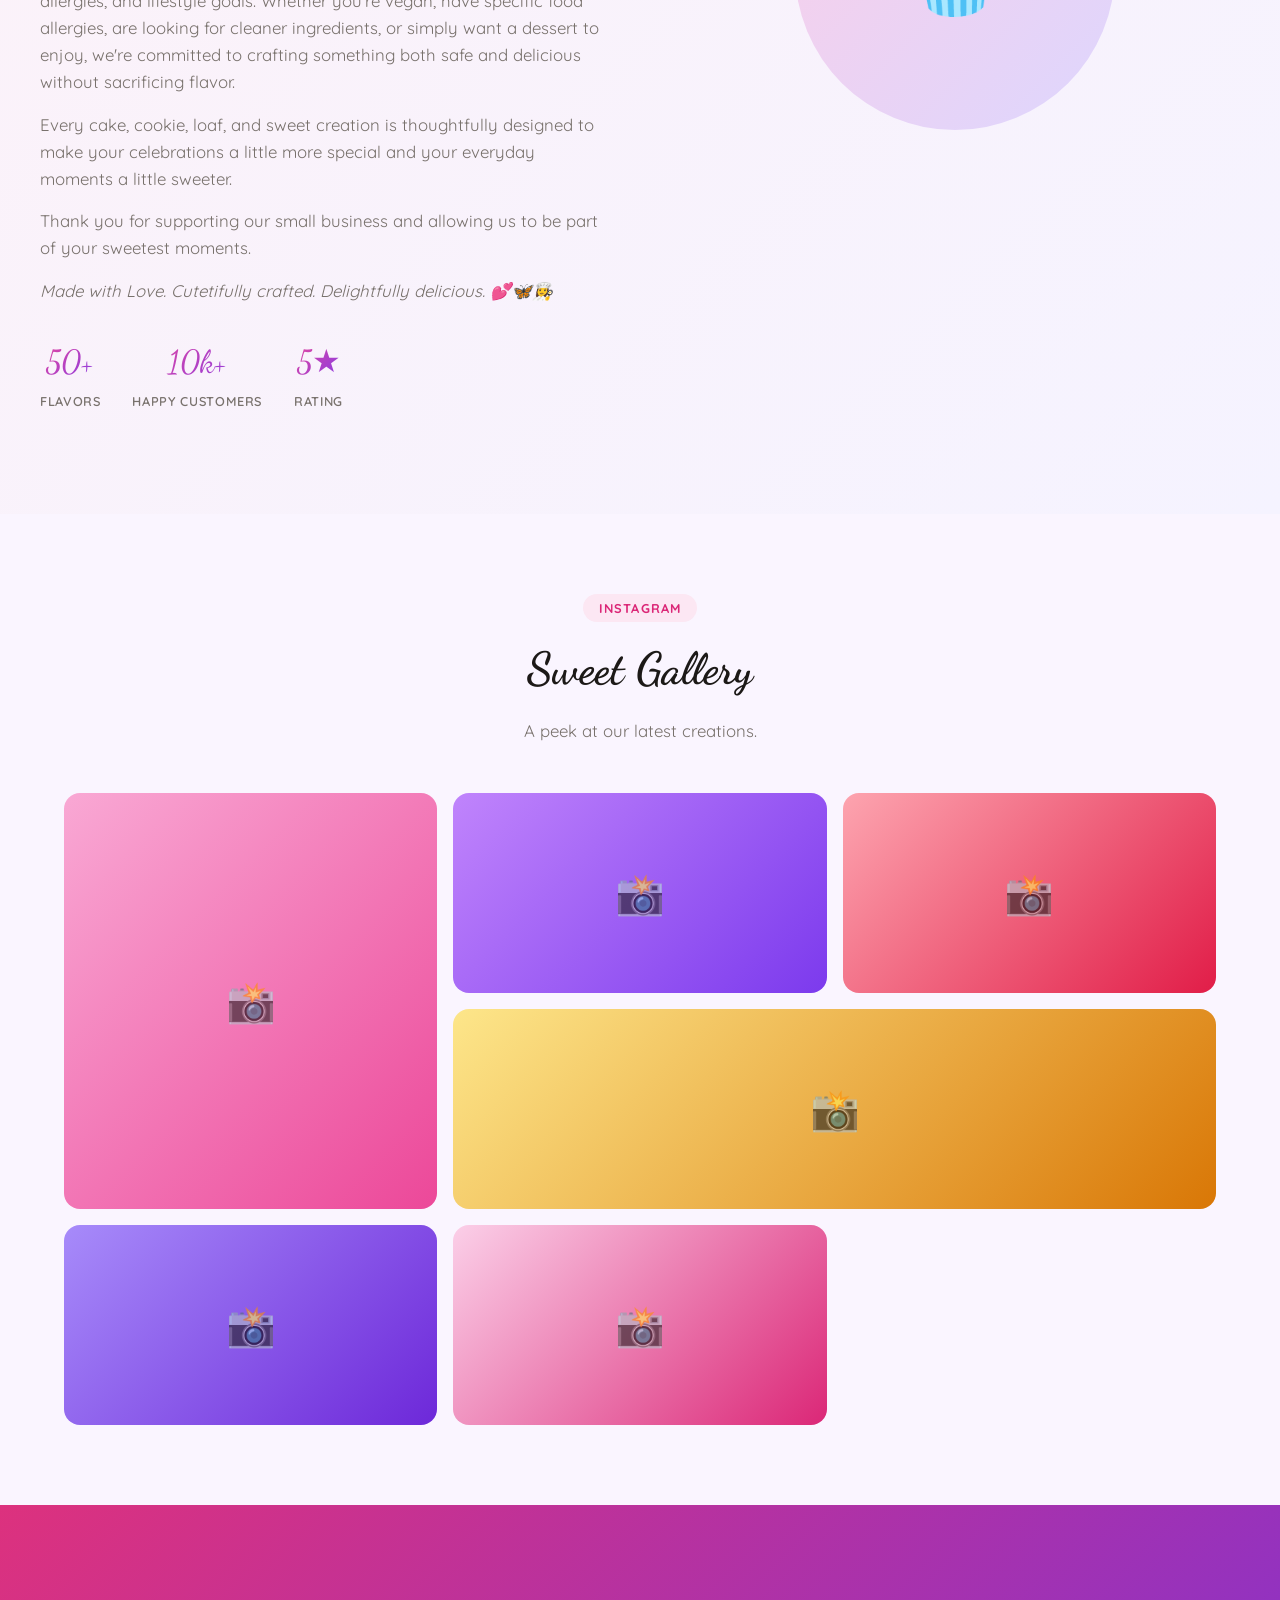
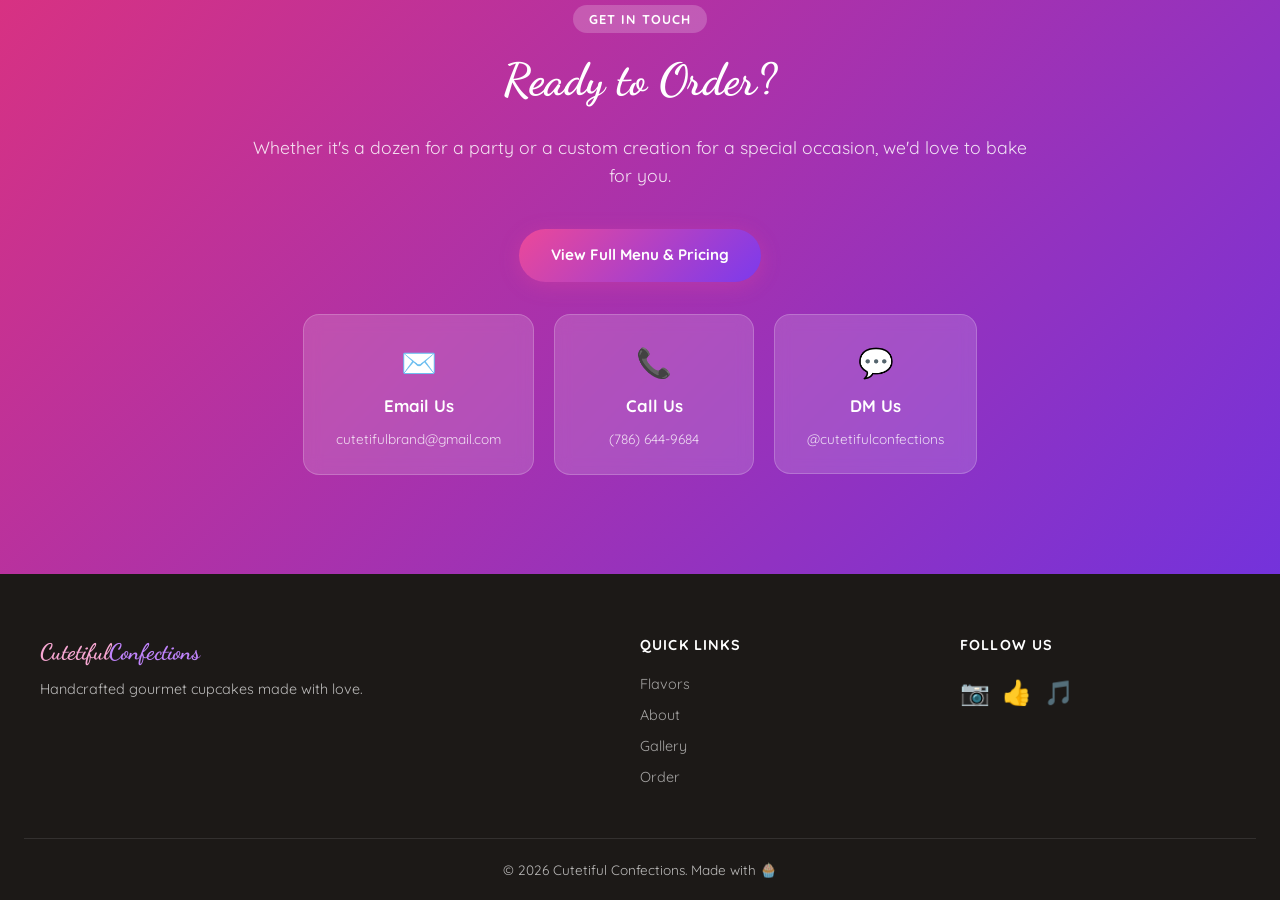
==== commit ef2d16b0: "add: full ordering page with pricing, link from main page" ====
--- a/index.html
+++ b/index.html
@@ -19,7 +19,7 @@
         <a href="#flavors">Flavors</a>
         <a href="#about">About</a>
         <a href="#gallery">Gallery</a>
-        <a href="#order" class="nav-cta">Order Now</a>
+        <a href="order.html" class="nav-cta">Order Now</a>
       </div>
       <button class="nav-toggle" id="navToggle" aria-label="Menu">
         <span></span><span></span><span></span>
@@ -44,7 +44,7 @@
       <p class="hero-sub">Handcrafted organic gourmet cupcakes baked with love in every bite.</p>
       <div class="hero-actions">
         <a href="#flavors" class="btn btn-primary">Explore Flavors</a>
-        <a href="#order" class="btn btn-outline">Order Custom</a>
+        <a href="order.html" class="btn btn-outline">See Full Menu</a>
       </div>
     </div>
     <div class="hero-sprinkles" aria-hidden="true">
@@ -227,6 +227,7 @@
       <span class="section-tag">Get in Touch</span>
       <h2>Ready to Order?</h2>
       <p>Whether it's a dozen for a party or a custom creation for a special occasion, we'd love to bake for you.</p>
+      <a href="order.html" class="btn btn-primary" style="margin-bottom:32px;display:inline-block">View Full Menu &amp; Pricing</a>
       <div class="order-methods">
         <a href="mailto:cutetifulbrand@gmail.com" class="order-card">
           <span class="order-icon">✉️</span>
@@ -238,7 +239,7 @@
           <strong>Call Us</strong>
           <span>(786) 644-9684</span>
         </a>
-        <a href="#" class="order-card">
+        <a href="mailto:cutetifulbrand@gmail.com" class="order-card">
           <span class="order-icon">💬</span>
           <strong>DM Us</strong>
           <span>@cutetifulconfections</span>
@@ -259,7 +260,7 @@
         <a href="#flavors">Flavors</a>
         <a href="#about">About</a>
         <a href="#gallery">Gallery</a>
-        <a href="#order">Order</a>
+        <a href="order.html">Order</a>
       </div>
       <div class="footer-social">
         <h4>Follow Us</h4>
